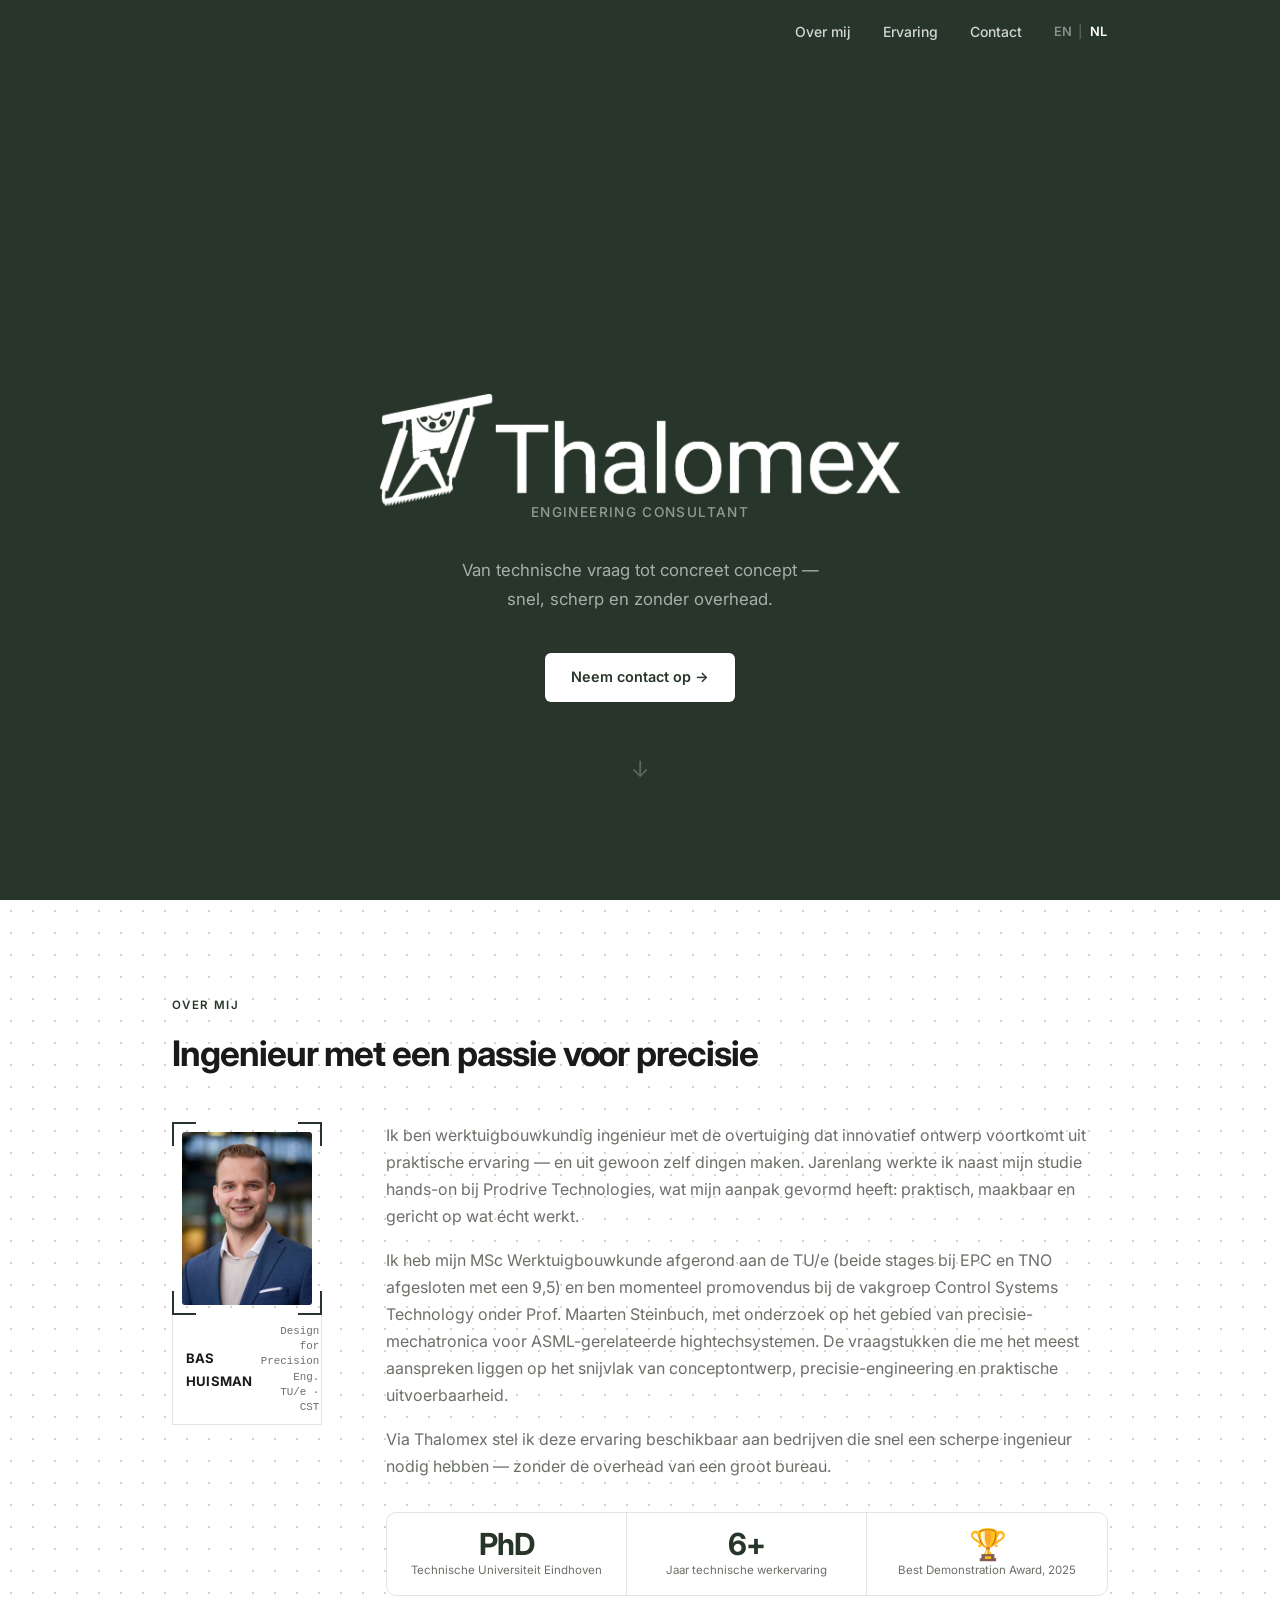
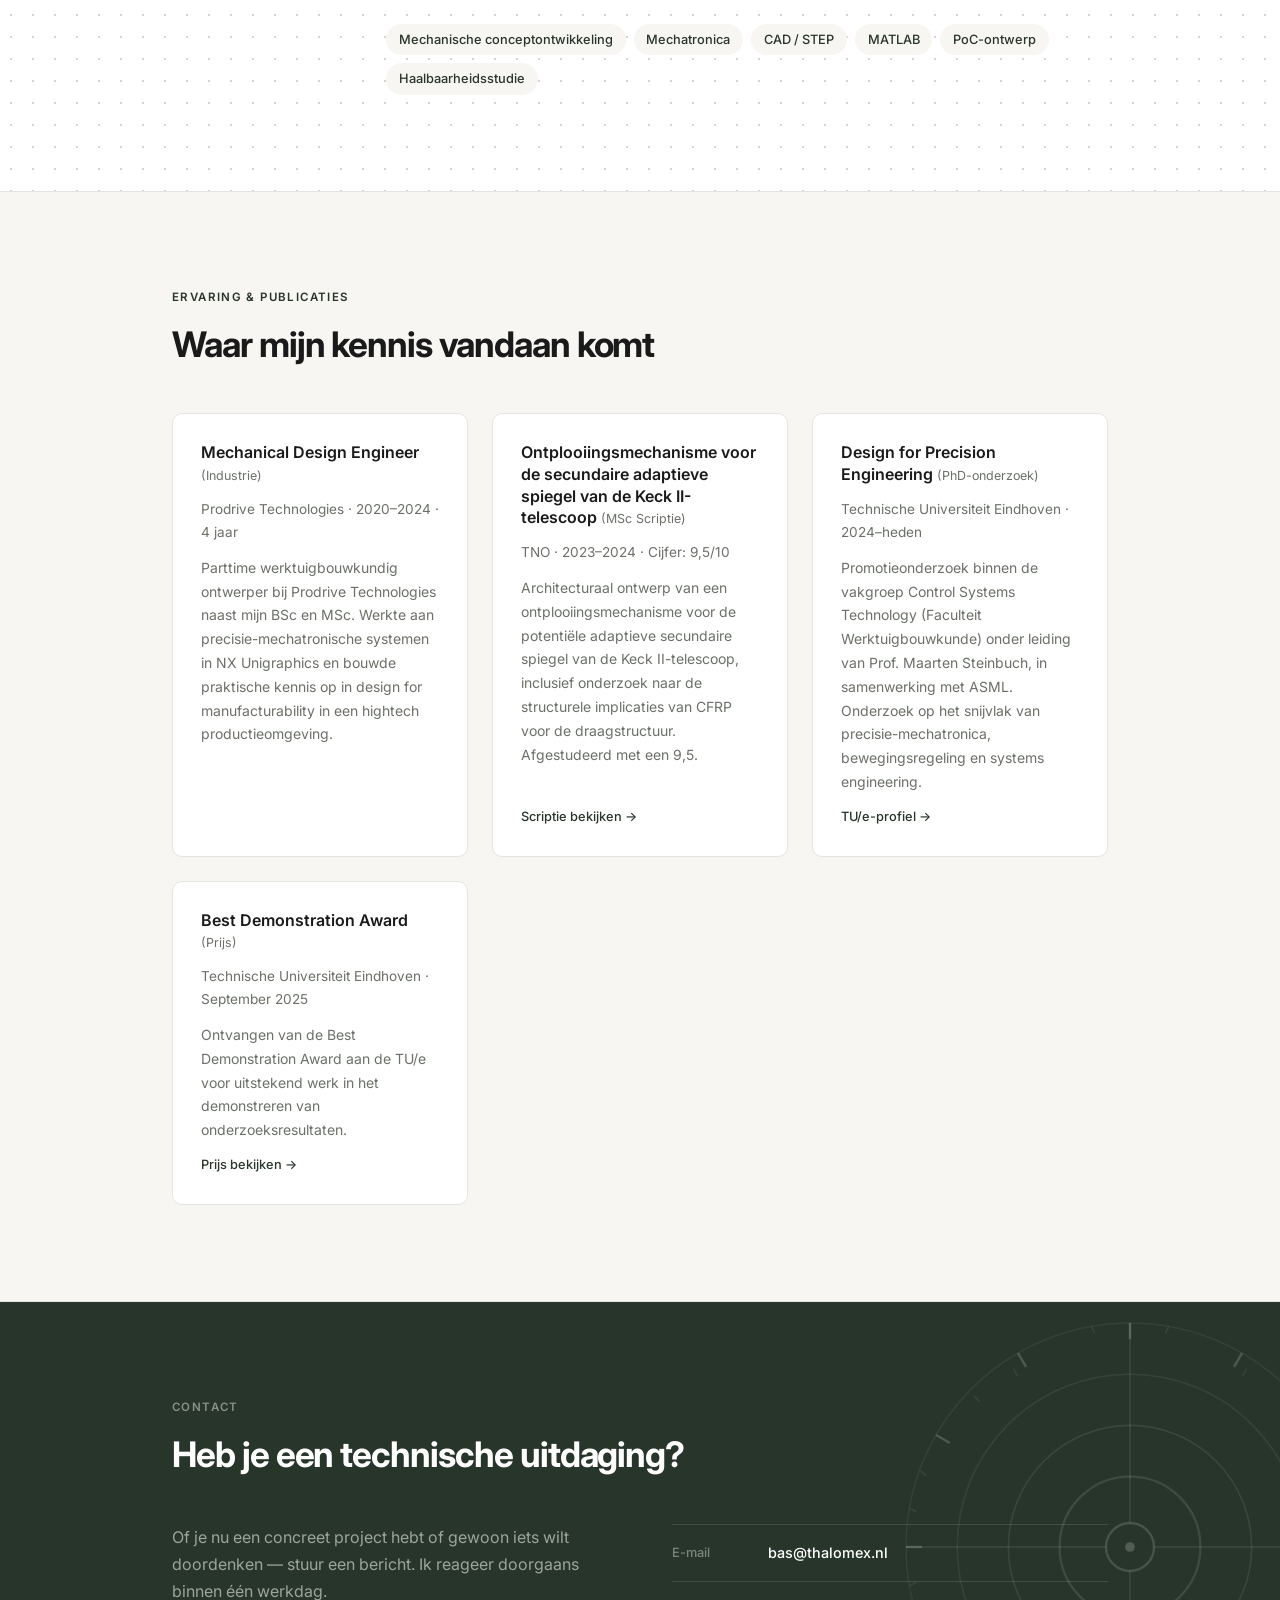
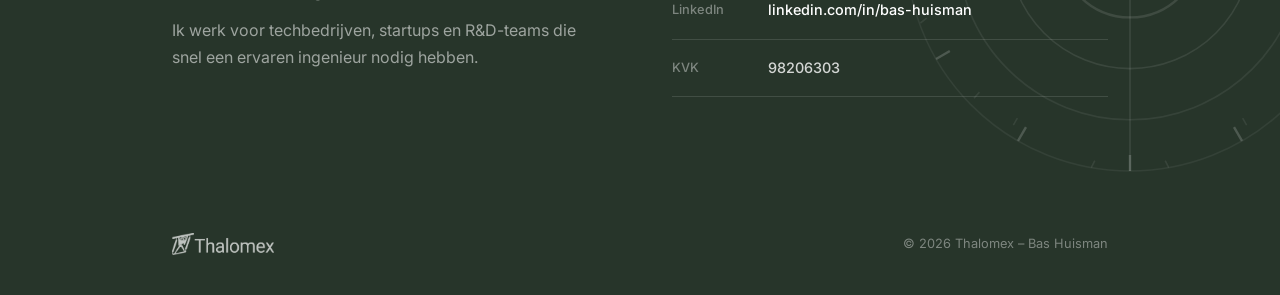
==== nl.html @ de44e6f9 "moniek_edit" ====
<!DOCTYPE html>
<html lang="nl">
<head>
  <meta charset="UTF-8" />
  <meta name="viewport" content="width=device-width, initial-scale=1.0" />
  <meta name="description" content="Bas Huisman – engineering consultant. Mechanische conceptontwikkeling, PoC-ontwerp en mechatronische integratie via Thalomex." />
  <title>Bas Huisman – Thalomex</title>
  <link rel="preconnect" href="https://fonts.googleapis.com" />
  <link rel="preconnect" href="https://fonts.gstatic.com" crossorigin />
  <link href="https://fonts.googleapis.com/css2?family=Inter:wght@300;400;500;600;700&display=swap" rel="stylesheet" />
  <style>

    /* ─── Tokens ─────────────────────────────────────────────────── */
    :root {
      --green:     #27352a;
      --white:     #ffffff;
      --off-white: #f7f6f3;
      --text:      #1a1a1a;
      --muted:     #6b7068;
      --border:    #e4e4e0;
      --max:       1000px;
      --radius:    10px;
      --nav-h:     64px;
      --nav-pad:   32px;
      --logo-h:    28px;
    }

    /* ─── Reset ──────────────────────────────────────────────────── */
    *, *::before, *::after { box-sizing: border-box; margin: 0; padding: 0; }
    html { scroll-behavior: smooth; }

    body {
      font-family: 'Inter', system-ui, sans-serif;
      background: var(--white);
      color: var(--text);
      line-height: 1.7;
      -webkit-font-smoothing: antialiased;
    }

    img { display: block; max-width: 100%; }

    /* ─── Utility ────────────────────────────────────────────────── */
    .wrap {
      max-width: var(--max);
      margin: 0 auto;
      padding: 0 2rem;
    }

    .section { padding: 6rem 0; }

    .section-label {
      font-size: 0.72rem;
      font-weight: 600;
      letter-spacing: 0.12em;
      text-transform: uppercase;
      color: var(--green);
      margin-bottom: 1rem;
    }

    h2 {
      font-size: clamp(1.6rem, 3vw, 2.2rem);
      font-weight: 700;
      letter-spacing: -0.03em;
      line-height: 1.2;
      color: var(--text);
      margin-bottom: 1.25rem;
    }

    .divider { border: none; border-top: 1px solid var(--border); }

    /* ─── Floating logo ──────────────────────────────────────────── */
    #floating-logo {
      position: fixed;
      z-index: 300;
      pointer-events: none;
      transform-origin: left top;
    }

    #floating-logo img {
      height: var(--logo-h);
      width: auto;
      display: block;
    }

    #floating-logo .fl-dark { display: none; }

    /* ─── Nav ────────────────────────────────────────────────────── */
    #nav {
      position: fixed;
      top: 0; left: 0; right: 0;
      z-index: 200;
      transition: background 0.3s, border-color 0.3s;
    }

    #nav.scrolled {
      background: rgba(255,255,255,0.96);
      border-bottom: 1px solid var(--border);
      backdrop-filter: blur(8px);
    }

    .nav-inner {
      display: flex;
      align-items: center;
      justify-content: flex-end;
      height: var(--nav-h);
      max-width: var(--max);
      margin: 0 auto;
      padding: 0 2rem;
    }

    .nav-links {
      display: flex;
      gap: 2rem;
      list-style: none;
    }

    .nav-links a {
      font-size: 0.875rem;
      font-weight: 500;
      text-decoration: none;
      color: rgba(255,255,255,0.8);
      transition: color 0.15s;
    }

    .nav-links a:hover { color: var(--white); }
    #nav.scrolled .nav-links a { color: var(--muted); }
    #nav.scrolled .nav-links a:hover { color: var(--text); }

    /* ─── Hero ───────────────────────────────────────────────────── */
    #hero {
      background: var(--green);
      min-height: 100svh;
      display: flex;
      flex-direction: column;
      align-items: center;
      justify-content: flex-end;
      padding-bottom: 7rem;
      text-align: center;
    }

    .hero-label {
      font-size: 0.85rem;
      font-weight: 500;
      color: rgba(255,255,255,0.5);
      letter-spacing: 0.1em;
      text-transform: uppercase;
      margin-bottom: 2rem;
    }

    .hero-sub {
      font-size: 1.05rem;
      color: rgba(255,255,255,0.6);
      max-width: 460px;
      margin: 0 auto 2.5rem;
    }

    .hero-cta {
      display: inline-flex;
      align-items: center;
      gap: 0.5rem;
      padding: 0.75rem 1.6rem;
      background: var(--white);
      color: var(--green);
      border-radius: 6px;
      font-size: 0.9rem;
      font-weight: 600;
      text-decoration: none;
      transition: opacity 0.15s;
    }

    .hero-cta:hover { opacity: 0.9; }

    .scroll-hint {
      margin-top: 3rem;
      color: rgba(255,255,255,0.25);
      font-size: 1.4rem;
      animation: bounce 2s infinite;
    }

    @keyframes bounce {
      0%, 100% { transform: translateY(0); }
      50%       { transform: translateY(6px); }
    }

    /* ─── About ──────────────────────────────────────────────────── */
    #about {
      background-color: var(--white);
      background-image: radial-gradient(circle, #d4d4cf 1px, transparent 1px);
      background-size: 22px 22px;
    }

    .about-grid {
      display: grid;
      grid-template-columns: 150px 1fr;
      gap: 4rem;
      align-items: start;
      margin-top: 3rem;
    }

    .about-photo-col {
      display: flex;
      flex-direction: column;
      align-items: stretch;
    }

    .photo-frame {
      position: relative;
      padding: 10px;
      background:
        linear-gradient(var(--green), var(--green)) top    left  / 2px 24px no-repeat,
        linear-gradient(var(--green), var(--green)) top    left  / 24px 2px no-repeat,
        linear-gradient(var(--green), var(--green)) top    right / 2px 24px no-repeat,
        linear-gradient(var(--green), var(--green)) top    right / 24px 2px no-repeat,
        linear-gradient(var(--green), var(--green)) bottom left  / 2px 24px no-repeat,
        linear-gradient(var(--green), var(--green)) bottom left  / 24px 2px no-repeat,
        linear-gradient(var(--green), var(--green)) bottom right / 2px 24px no-repeat,
        linear-gradient(var(--green), var(--green)) bottom right / 24px 2px no-repeat;
    }

    .photo-frame img {
      width: 100%;
      display: block;
      border-radius: 3px;
      object-fit: cover;
      aspect-ratio: 3 / 4;
    }

    .photo-caption {
      margin-top: 0;
      border: 1px solid var(--border);
      border-top: none;
      background: var(--white);
      display: grid;
      grid-template-columns: 1fr auto;
      align-items: center;
      padding: 0.55rem 0.8rem;
      gap: 0.5rem;
    }

    .caption-name {
      font-size: 0.82rem;
      font-weight: 700;
      color: var(--text);
      letter-spacing: 0.02em;
      text-transform: uppercase;
    }

    .caption-role {
      font-size: 0.68rem;
      color: var(--muted);
      font-family: 'Courier New', monospace;
      text-align: right;
      line-height: 1.4;
    }

    .about-content p {
      color: var(--muted);
      margin-bottom: 1rem;
      font-size: 1rem;
    }

    .about-content p:last-of-type { margin-bottom: 0; }

    .about-stats-row {
      display: grid;
      grid-template-columns: repeat(3, 1fr);
      border: 1px solid var(--border);
      border-radius: var(--radius);
      overflow: hidden;
      margin-top: 2rem;
      background: var(--white);
    }

    .stat-cell {
      padding: 1rem 0.75rem;
      border-right: 1px solid var(--border);
      text-align: center;
    }

    .stat-cell:last-child { border-right: none; }

    .stat-nr {
      font-size: 1.9rem;
      font-weight: 700;
      letter-spacing: -0.04em;
      color: var(--green);
      line-height: 1;
      margin-bottom: 0.25rem;
    }

    .stat-label {
      font-size: 0.72rem;
      color: var(--muted);
      line-height: 1.35;
    }

    .tags {
      display: flex;
      flex-wrap: wrap;
      gap: 0.5rem;
      margin-top: 1.75rem;
    }

    .tag {
      display: inline-block;
      padding: 0.3rem 0.8rem;
      background: var(--off-white);
      border-radius: 100px;
      font-size: 0.8rem;
      font-weight: 500;
      color: var(--green);
    }

    /* ─── Experience ─────────────────────────────────────────────── */
    #experience { background: var(--off-white); }

    .experience-grid {
      display: grid;
      grid-template-columns: repeat(auto-fit, minmax(280px, 1fr));
      gap: 1.5rem;
      margin-top: 3rem;
    }

    .exp-card {
      background: var(--white);
      border: 1px solid var(--border);
      border-radius: var(--radius);
      padding: 1.75rem;
      display: flex;
      flex-direction: column;
      gap: 0.75rem;
      transition: border-color 0.2s, box-shadow 0.2s;
    }

    .exp-card:hover {
      border-color: var(--green);
      box-shadow: 0 4px 20px rgba(39,53,42,0.08);
    }

    .exp-card h3 {
      font-size: 1rem;
      font-weight: 600;
      color: var(--text);
      line-height: 1.35;
    }

    .exp-type {
      font-size: 0.78rem;
      font-weight: 400;
      color: var(--muted);
    }

    .exp-card .org { font-size: 0.85rem; color: var(--muted); }
    .exp-card p { font-size: 0.875rem; color: var(--muted); flex-grow: 1; }

    .exp-link {
      display: inline-flex;
      align-items: center;
      gap: 0.35rem;
      font-size: 0.8rem;
      font-weight: 500;
      color: var(--green);
      text-decoration: none;
    }

    .exp-link:hover { text-decoration: underline; }

    /* ─── Contact ────────────────────────────────────────────────── */
    #contact {
      background: var(--green);
      position: relative;
      overflow: hidden;
    }

    #contact .section-label { color: rgba(255,255,255,0.45); }
    #contact h2              { color: var(--white); }

    .contact-reticle {
      position: absolute;
      right: -90px;
      top: 50%;
      transform: translateY(-50%);
      width: 480px;
      height: 480px;
      pointer-events: none;
    }

    .contact-grid {
      display: grid;
      grid-template-columns: 1fr 1fr;
      gap: 4rem;
      align-items: start;
      margin-top: 3rem;
      position: relative;
      z-index: 1;
    }

    .contact-intro p { color: rgba(255,255,255,0.55); margin-bottom: 0.75rem; }

    .contact-details { display: flex; flex-direction: column; }

    .contact-row {
      display: flex;
      gap: 1rem;
      padding: 1rem 0;
      border-bottom: 1px solid rgba(255,255,255,0.12);
      align-items: center;
      font-size: 0.9rem;
    }

    .contact-row:first-child { border-top: 1px solid rgba(255,255,255,0.12); }

    .contact-row .lbl {
      width: 80px;
      flex-shrink: 0;
      color: rgba(255,255,255,0.4);
      font-size: 0.8rem;
    }

    .contact-row span { color: rgba(255,255,255,0.8); font-weight: 500; }
    .contact-row a { color: var(--white); text-decoration: none; font-weight: 500; }
    .contact-row a:hover { color: rgba(255,255,255,0.7); }

    /* ─── Footer ─────────────────────────────────────────────────── */
    footer { background: var(--green); padding: 2.5rem 0; }

    .footer-inner {
      display: flex;
      align-items: center;
      justify-content: space-between;
      flex-wrap: wrap;
      gap: 1rem;
    }

    footer img { height: 22px; width: auto; opacity: 0.7; }
    .footer-copy { font-size: 0.8rem; color: rgba(255,255,255,0.4); }

    /* ─── About photo ───────────────────────────────────────────── */
    .about-photo {
      width: 100%;
      max-width: 180px;
      border-radius: var(--radius);
      object-fit: cover;
      aspect-ratio: 3/4;
      margin-bottom: 2rem;
      box-shadow: 0 6px 24px rgba(39,53,42,0.12);
    }

    /* ─── Floating contact button ────────────────────────────────── */
    .contact-fab {
      position: fixed;
      bottom: 2rem;
      right: 2rem;
      z-index: 400;
      display: inline-flex;
      align-items: center;
      gap: 0.5rem;
      padding: 0.7rem 1.4rem;
      background: var(--green);
      color: var(--white);
      border-radius: 100px;
      font-size: 0.875rem;
      font-weight: 600;
      text-decoration: none;
      box-shadow: 0 4px 20px rgba(39,53,42,0.3);
      opacity: 0;
      transform: translateY(12px);
      pointer-events: none;
      transition: opacity 0.3s ease, transform 0.3s ease, background 0.15s;
    }

    .contact-fab.visible {
      opacity: 1;
      transform: translateY(0);
      pointer-events: auto;
    }

    .contact-fab:hover { background: #1a2a1d; }

    /* ─── Language switcher ──────────────────────────────────────── */
    .lang-switch {
      display: flex;
      align-items: center;
      gap: 0.35rem;
      margin-left: 2rem;
      font-size: 0.8rem;
      font-weight: 600;
      letter-spacing: 0.05em;
    }

    .lang-switch a {
      text-decoration: none;
      color: rgba(255,255,255,0.45);
      transition: color 0.15s;
    }

    .lang-switch a.active,
    .lang-switch a:hover { color: var(--white); }

    .lang-sep { color: rgba(255,255,255,0.2); }

    #nav.scrolled .lang-switch a { color: var(--muted); }
    #nav.scrolled .lang-switch a.active,
    #nav.scrolled .lang-switch a:hover { color: var(--text); }
    #nav.scrolled .lang-sep { color: var(--border); }

    /* ─── Fade-in ────────────────────────────────────────────────── */
    .fade-in {
      opacity: 0;
      transform: translateY(20px);
      transition: opacity 0.55s ease, transform 0.55s ease;
    }

    .fade-in.visible { opacity: 1; transform: translateY(0); }

    /* ─── Responsive ─────────────────────────────────────────────── */
    @media (max-width: 720px) {
      .about-grid   { grid-template-columns: 1fr; gap: 2.5rem; }
      .contact-grid { grid-template-columns: 1fr; }
      .nav-links    { display: none; }
      .section      { padding: 4rem 0; }
    }

  </style>
</head>
<body>

  <!-- ── Zwevend logo (animeert van hero-midden → nav) ── -->
  <div id="floating-logo">
    <img class="fl-white" src="logo_white.png" alt="Thalomex" />
    <img class="fl-dark"  src="logo_dark.png"  alt="Thalomex" />
  </div>

  <!-- ── Nav ── -->
  <nav id="nav">
    <div class="nav-inner">
      <ul class="nav-links">
        <li><a href="#about">Over mij</a></li>
        <li><a href="#experience">Ervaring</a></li>
        <li><a href="#contact">Contact</a></li>
      </ul>
      <div class="lang-switch">
        <a href="index.html">EN</a>
        <span class="lang-sep">|</span>
        <a href="nl.html" class="active">NL</a>
      </div>
    </div>
  </nav>

  <!-- ── Zwevende contactknop ── -->
  <a class="contact-fab" href="#contact" id="contact-fab">Neem contact op →</a>

  <!-- ── Hero ── -->
  <section id="hero">
    <div class="hero-text">
      <p class="hero-label">Engineering Consultant</p>
      <p class="hero-sub">Van technische vraag tot concreet concept —<br>snel, scherp en zonder overhead.</p>
      <a class="hero-cta" href="#contact">Neem contact op →</a>
      <div class="scroll-hint">↓</div>
    </div>
  </section>

  <!-- ── Over mij ── -->
  <section id="about" class="section">
    <div class="wrap">
      <p class="section-label fade-in">Over mij</p>
      <h2 class="fade-in">Ingenieur met een passie voor precisie</h2>
      <div class="about-grid">

        <!-- Foto met technisch tekeningframe -->
        <div class="about-photo-col fade-in">
          <div class="photo-frame">
            <img src="photo_bas.jpg" alt="Bas Huisman" />
          </div>
          <div class="photo-caption">
            <span class="caption-name">Bas Huisman</span>
            <span class="caption-role">Design for Precision Eng.<br>TU/e · CST</span>
          </div>
        </div>

        <!-- Bio + stats strip + tags -->
        <div class="about-content fade-in">
          <p>Ik ben werktuigbouwkundig ingenieur met de overtuiging dat innovatief ontwerp voortkomt uit praktische ervaring — en uit gewoon zelf dingen maken. Jarenlang werkte ik naast mijn studie hands-on bij Prodrive Technologies, wat mijn aanpak gevormd heeft: praktisch, maakbaar en gericht op wat écht werkt.</p>
          <p>Ik heb mijn MSc Werktuigbouwkunde afgerond aan de TU/e (beide stages bij EPC en TNO afgesloten met een 9,5) en ben momenteel promovendus bij de vakgroep Control Systems Technology onder Prof. Maarten Steinbuch, met onderzoek op het gebied van precisie-mechatronica voor ASML-gerelateerde hightechsystemen. De vraagstukken die me het meest aanspreken liggen op het snijvlak van conceptontwerp, precisie-engineering en praktische uitvoerbaarheid.</p>
          <p>Via Thalomex stel ik deze ervaring beschikbaar aan bedrijven die snel een scherpe ingenieur nodig hebben — zonder de overhead van een groot bureau.</p>

          <!-- Datasheet-stijl stat-strip -->
          <div class="about-stats-row">
            <div class="stat-cell">
              <div class="stat-nr">PhD</div>
              <div class="stat-label">Technische Universiteit Eindhoven</div>
            </div>
            <div class="stat-cell">
              <div class="stat-nr">6+</div>
              <div class="stat-label">Jaar technische werkervaring</div>
            </div>
            <div class="stat-cell">
              <div class="stat-nr">🏆</div>
              <div class="stat-label">Best Demonstration Award, 2025</div>
            </div>
          </div>

          <div class="tags">
            <span class="tag">Mechanische conceptontwikkeling</span>
            <span class="tag">Mechatronica</span>
            <span class="tag">CAD / STEP</span>
            <span class="tag">MATLAB</span>
            <span class="tag">PoC-ontwerp</span>
            <span class="tag">Haalbaarheidsstudie</span>
          </div>
        </div>

      </div>
    </div>
  </section>

  <hr class="divider" />

  <!-- ── Ervaring ── -->
  <section id="experience" class="section">
    <div class="wrap">
      <p class="section-label fade-in">Ervaring &amp; publicaties</p>
      <h2 class="fade-in">Waar mijn kennis vandaan komt</h2>
      <div class="experience-grid">

        <div class="exp-card fade-in">
          <h3>Mechanical Design Engineer <span class="exp-type">(Industrie)</span></h3>
          <div class="org">Prodrive Technologies · 2020–2024 · 4 jaar</div>
          <p>Parttime werktuigbouwkundig ontwerper bij Prodrive Technologies naast mijn BSc en MSc. Werkte aan precisie-mechatronische systemen in NX Unigraphics en bouwde praktische kennis op in design for manufacturability in een hightech productieomgeving.</p>
        </div>

        <div class="exp-card fade-in">
          <h3>Ontplooiingsmechanisme voor de secundaire adaptieve spiegel van de Keck II-telescoop <span class="exp-type">(MSc Scriptie)</span></h3>
          <div class="org">TNO · 2023–2024 · Cijfer: 9,5/10</div>
          <p>Architecturaal ontwerp van een ontplooiingsmechanisme voor de potentiële adaptieve secundaire spiegel van de Keck II-telescoop, inclusief onderzoek naar de structurele implicaties van CFRP voor de draagstructuur. Afgestudeerd met een 9,5.</p>
          <a class="exp-link" href="https://research.tue.nl/en/studentTheses/architectural-design-of-a-deployment-mechanism-for-the-keck-ii-te/" target="_blank" rel="noopener">Scriptie bekijken →</a>
        </div>

        <div class="exp-card fade-in">
          <h3>Design for Precision Engineering <span class="exp-type">(PhD-onderzoek)</span></h3>
          <div class="org">Technische Universiteit Eindhoven · 2024–heden</div>
          <p>Promotieonderzoek binnen de vakgroep Control Systems Technology (Faculteit Werktuigbouwkunde) onder leiding van Prof. Maarten Steinbuch, in samenwerking met ASML. Onderzoek op het snijvlak van precisie-mechatronica, bewegingsregeling en systems engineering.</p>
          <a class="exp-link" href="https://research.tue.nl/en/persons/bas-huisman/" target="_blank" rel="noopener">TU/e-profiel →</a>
        </div>

        <div class="exp-card fade-in">
          <h3>Best Demonstration Award <span class="exp-type">(Prijs)</span></h3>
          <div class="org">Technische Universiteit Eindhoven · September 2025</div>
          <p>Ontvangen van de Best Demonstration Award aan de TU/e voor uitstekend werk in het demonstreren van onderzoeksresultaten.</p>
          <a class="exp-link" href="https://research.tue.nl/en/prizes/best-demonstration-award/" target="_blank" rel="noopener">Prijs bekijken →</a>
        </div>

      </div>
    </div>
  </section>

  <hr class="divider" />

  <!-- ── Contact ── -->
  <section id="contact" class="section">

    <!-- Precisie-reticle — decoratieve achtergrond -->
    <svg class="contact-reticle" viewBox="0 0 300 300" fill="none" xmlns="http://www.w3.org/2000/svg">
      <circle cx="150" cy="150" r="140" stroke="rgba(255,255,255,0.06)" stroke-width="1"/>
      <circle cx="150" cy="150" r="108" stroke="rgba(255,255,255,0.07)" stroke-width="1"/>
      <circle cx="150" cy="150" r="76"  stroke="rgba(255,255,255,0.09)" stroke-width="1"/>
      <circle cx="150" cy="150" r="44"  stroke="rgba(255,255,255,0.11)" stroke-width="1.5"/>
      <circle cx="150" cy="150" r="15"  stroke="rgba(255,255,255,0.15)" stroke-width="1.5"/>
      <circle cx="150" cy="150" r="3"   fill="rgba(255,255,255,0.2)"/>
      <line x1="10"  y1="150" x2="135" y2="150" stroke="rgba(255,255,255,0.1)" stroke-width="1"/>
      <line x1="165" y1="150" x2="290" y2="150" stroke="rgba(255,255,255,0.1)" stroke-width="1"/>
      <line x1="150" y1="10"  x2="150" y2="135" stroke="rgba(255,255,255,0.1)" stroke-width="1"/>
      <line x1="150" y1="165" x2="150" y2="290" stroke="rgba(255,255,255,0.1)" stroke-width="1"/>
      <line x1="290.0" y1="150.0" x2="280.0" y2="150.0" stroke="rgba(255,255,255,0.18)" stroke-width="1.5"/>
      <line x1="271.2" y1="220.0" x2="262.6" y2="215.0" stroke="rgba(255,255,255,0.18)" stroke-width="1.5"/>
      <line x1="220.0" y1="271.2" x2="215.0" y2="262.6" stroke="rgba(255,255,255,0.18)" stroke-width="1.5"/>
      <line x1="150.0" y1="290.0" x2="150.0" y2="280.0" stroke="rgba(255,255,255,0.18)" stroke-width="1.5"/>
      <line x1="80.0"  y1="271.2" x2="85.0"  y2="262.6" stroke="rgba(255,255,255,0.18)" stroke-width="1.5"/>
      <line x1="28.8"  y1="220.0" x2="37.4"  y2="215.0" stroke="rgba(255,255,255,0.18)" stroke-width="1.5"/>
      <line x1="10.0"  y1="150.0" x2="20.0"  y2="150.0" stroke="rgba(255,255,255,0.18)" stroke-width="1.5"/>
      <line x1="28.8"  y1="80.0"  x2="37.4"  y2="85.0"  stroke="rgba(255,255,255,0.18)" stroke-width="1.5"/>
      <line x1="80.0"  y1="28.8"  x2="85.0"  y2="37.4"  stroke="rgba(255,255,255,0.18)" stroke-width="1.5"/>
      <line x1="150.0" y1="10.0"  x2="150.0" y2="20.0"  stroke="rgba(255,255,255,0.18)" stroke-width="1.5"/>
      <line x1="220.0" y1="28.8"  x2="215.0" y2="37.4"  stroke="rgba(255,255,255,0.18)" stroke-width="1.5"/>
      <line x1="271.2" y1="80.0"  x2="262.6" y2="85.0"  stroke="rgba(255,255,255,0.18)" stroke-width="1.5"/>
      <line x1="287.9" y1="174.2" x2="283.5" y2="172.0" stroke="rgba(255,255,255,0.08)" stroke-width="1"/>
      <line x1="281.0" y1="197.5" x2="277.1" y2="194.5" stroke="rgba(255,255,255,0.08)" stroke-width="1"/>
      <line x1="247.5" y1="244.5" x2="244.1" y2="240.7" stroke="rgba(255,255,255,0.08)" stroke-width="1"/>
      <line x1="222.9" y1="261.3" x2="220.4" y2="256.9" stroke="rgba(255,255,255,0.08)" stroke-width="1"/>
      <line x1="174.2" y1="287.9" x2="172.0" y2="283.5" stroke="rgba(255,255,255,0.08)" stroke-width="1"/>
      <line x1="125.8" y1="287.9" x2="128.0" y2="283.5" stroke="rgba(255,255,255,0.08)" stroke-width="1"/>
      <line x1="77.1"  y1="261.3" x2="79.6"  y2="256.9" stroke="rgba(255,255,255,0.08)" stroke-width="1"/>
      <line x1="52.5"  y1="244.5" x2="55.9"  y2="240.7" stroke="rgba(255,255,255,0.08)" stroke-width="1"/>
      <line x1="19.0"  y1="197.5" x2="22.9"  y2="194.5" stroke="rgba(255,255,255,0.08)" stroke-width="1"/>
      <line x1="12.1"  y1="174.2" x2="16.5"  y2="172.0" stroke="rgba(255,255,255,0.08)" stroke-width="1"/>
      <line x1="12.1"  y1="125.8" x2="16.5"  y2="128.0" stroke="rgba(255,255,255,0.08)" stroke-width="1"/>
      <line x1="19.0"  y1="102.5" x2="22.9"  y2="105.5" stroke="rgba(255,255,255,0.08)" stroke-width="1"/>
      <line x1="52.5"  y1="55.5"  x2="55.9"  y2="59.3"  stroke="rgba(255,255,255,0.08)" stroke-width="1"/>
      <line x1="77.1"  y1="38.7"  x2="79.6"  y2="43.1"  stroke="rgba(255,255,255,0.08)" stroke-width="1"/>
      <line x1="125.8" y1="12.1"  x2="128.0" y2="16.5"  stroke="rgba(255,255,255,0.08)" stroke-width="1"/>
      <line x1="174.2" y1="12.1"  x2="172.0" y2="16.5"  stroke="rgba(255,255,255,0.08)" stroke-width="1"/>
      <line x1="222.9" y1="38.7"  x2="220.4" y2="43.1"  stroke="rgba(255,255,255,0.08)" stroke-width="1"/>
      <line x1="247.5" y1="55.5"  x2="244.1" y2="59.3"  stroke="rgba(255,255,255,0.08)" stroke-width="1"/>
      <line x1="281.0" y1="102.5" x2="277.1" y2="105.5" stroke="rgba(255,255,255,0.08)" stroke-width="1"/>
      <line x1="287.9" y1="125.8" x2="283.5" y2="128.0" stroke="rgba(255,255,255,0.08)" stroke-width="1"/>
    </svg>

    <div class="wrap">
      <p class="section-label fade-in">Contact</p>
      <h2 class="fade-in">Heb je een technische uitdaging?</h2>
      <div class="contact-grid">
        <div class="contact-intro fade-in">
          <p>Of je nu een concreet project hebt of gewoon iets wilt doordenken — stuur een bericht. Ik reageer doorgaans binnen één werkdag.</p>
          <p>Ik werk voor techbedrijven, startups en R&amp;D-teams die snel een ervaren ingenieur nodig hebben.</p>
        </div>
        <div class="contact-details fade-in">
          <div class="contact-row">
            <span class="lbl">E-mail</span>
            <a href="mailto:bas@thalomex.nl">bas@thalomex.nl</a>
          </div>
          <div class="contact-row">
            <span class="lbl">LinkedIn</span>
            <a href="https://linkedin.com/in/bas-huisman" target="_blank" rel="noopener">linkedin.com/in/bas-huisman</a>
          </div>
          <div class="contact-row">
            <span class="lbl">KVK</span>
            <span>98206303</span>
          </div>
        </div>
      </div>
    </div>
  </section>

  <!-- ── Footer ── -->
  <footer>
    <div class="wrap footer-inner">
      <img src="logo_white.png" alt="Thalomex" />
      <span class="footer-copy">© 2026 Thalomex – Bas Huisman</span>
    </div>
  </footer>

  <!-- ── Scripts ── -->
  <script>
    const nav         = document.getElementById('nav');
    const fl          = document.getElementById('floating-logo');
    const flWhite     = fl.querySelector('.fl-white');
    const flDark      = fl.querySelector('.fl-dark');

    const NAV_H      = 64;
    const LOGO_H     = 28;
    const HERO_SCALE = 4;

    function easeInOut(t) {
      return t < 0.5 ? 2 * t * t : -1 + (4 - 2 * t) * t;
    }

    function updateLogo() {
      const heroH = document.getElementById('hero').offsetHeight;
      const raw   = Math.min(Math.max(window.scrollY / (heroH * 0.55), 0), 1);
      const p     = easeInOut(raw);

      const logoW = flWhite.offsetWidth;
      const scale = HERO_SCALE - (HERO_SCALE - 1) * p;

      const centerX = window.innerWidth / 2;
      const left    = centerX - (logoW * scale) / 2;

      const startCY = window.innerHeight / 2;
      const endCY   = NAV_H / 2;
      const centerY = startCY + (endCY - startCY) * p;
      const top     = centerY - (LOGO_H * scale) / 2;

      fl.style.left            = left + 'px';
      fl.style.top             = top  + 'px';
      fl.style.transform       = `scale(${scale})`;
      fl.style.transformOrigin = 'left top';

      const useDark = p > 0.75;
      flWhite.style.display = useDark ? 'none'  : 'block';
      flDark.style.display  = useDark ? 'block' : 'none';

      nav.classList.toggle('scrolled', p > 0.5);
    }

    window.addEventListener('load', updateLogo);
    window.addEventListener('scroll', updateLogo, { passive: true });
    window.addEventListener('resize', updateLogo);

    // Zwevende contactknop — zichtbaar na scrollen voorbij hero
    const fab = document.getElementById('contact-fab');
    function updateFab() {
      const heroH = document.getElementById('hero').offsetHeight;
      fab.classList.toggle('visible', window.scrollY > heroH * 0.6);
    }
    window.addEventListener('scroll', updateFab, { passive: true });
    window.addEventListener('load', updateFab);

    // Scroll-fade-ins
    const observer = new IntersectionObserver((entries) => {
      entries.forEach(e => {
        if (e.isIntersecting) {
          e.target.classList.add('visible');
          observer.unobserve(e.target);
        }
      });
    }, { threshold: 0.12 });

    document.querySelectorAll('.fade-in').forEach(el => observer.observe(el));
  </script>

</body>
</html>
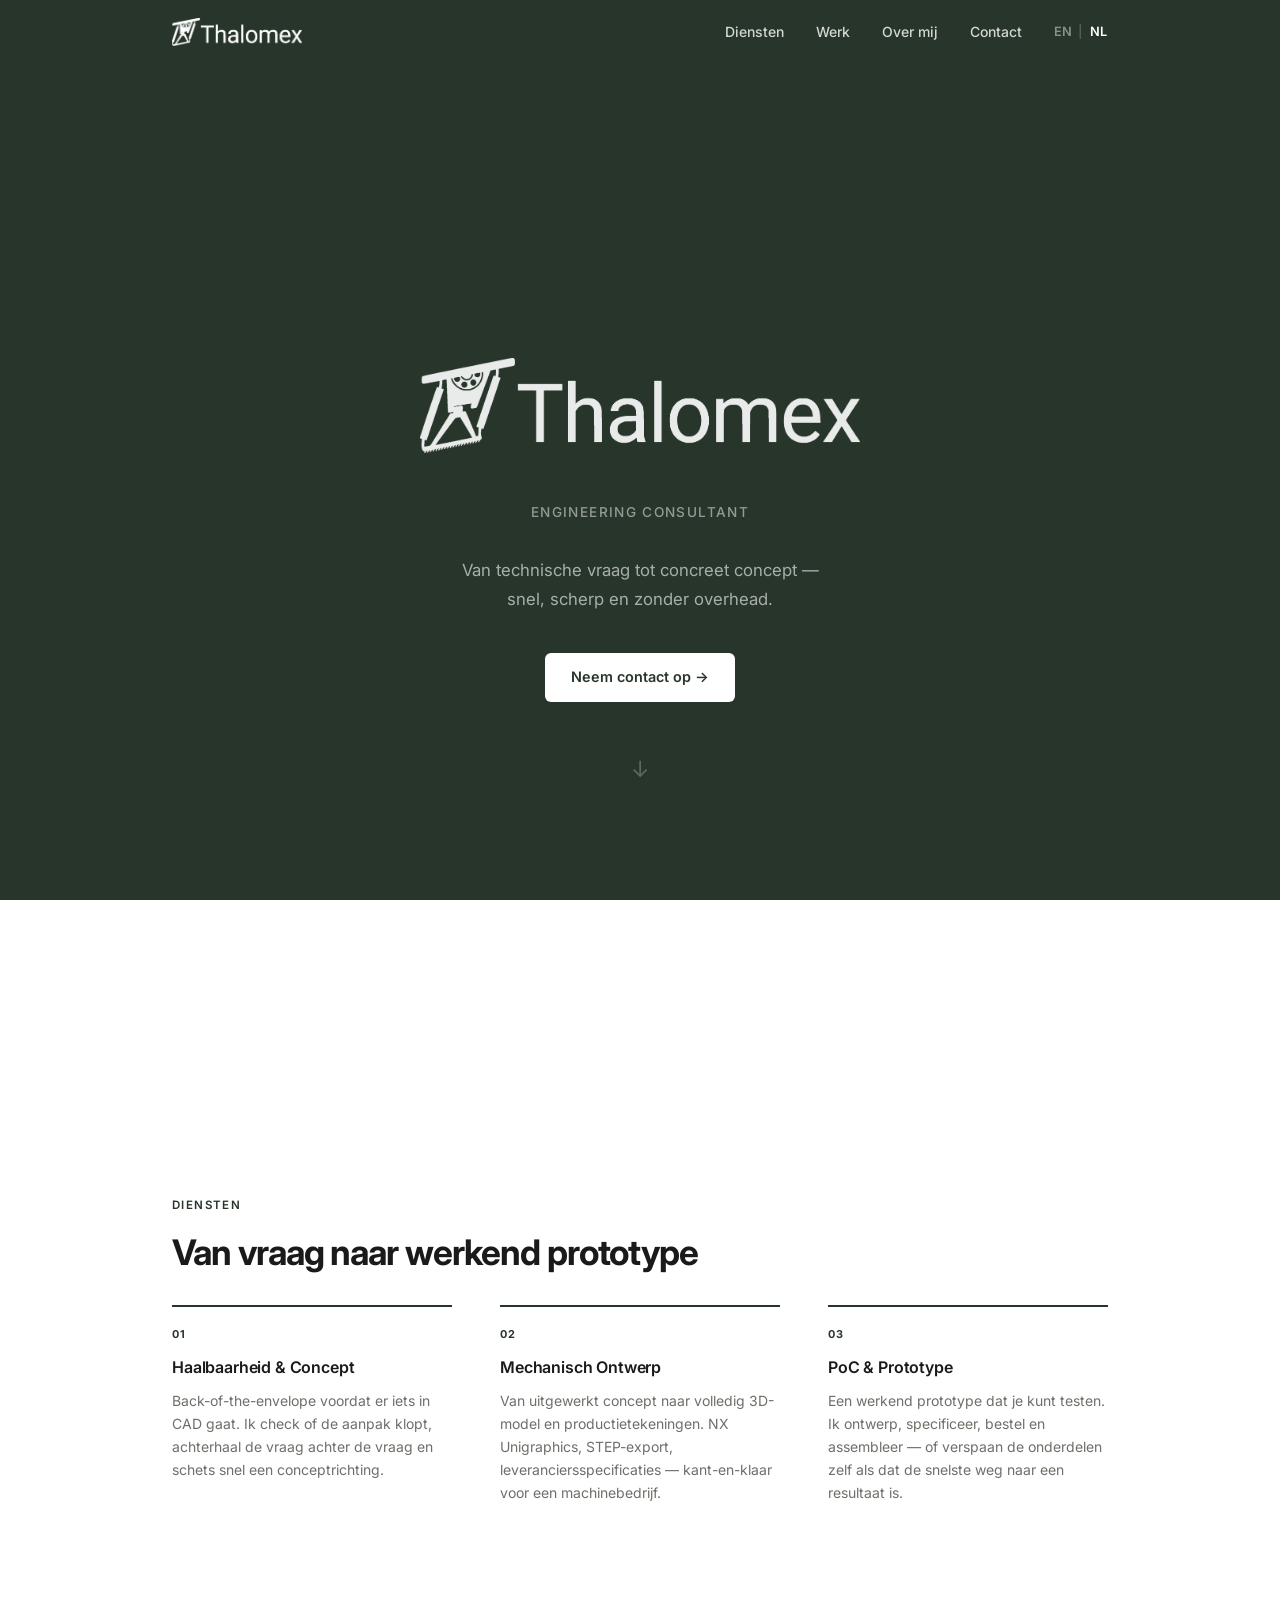
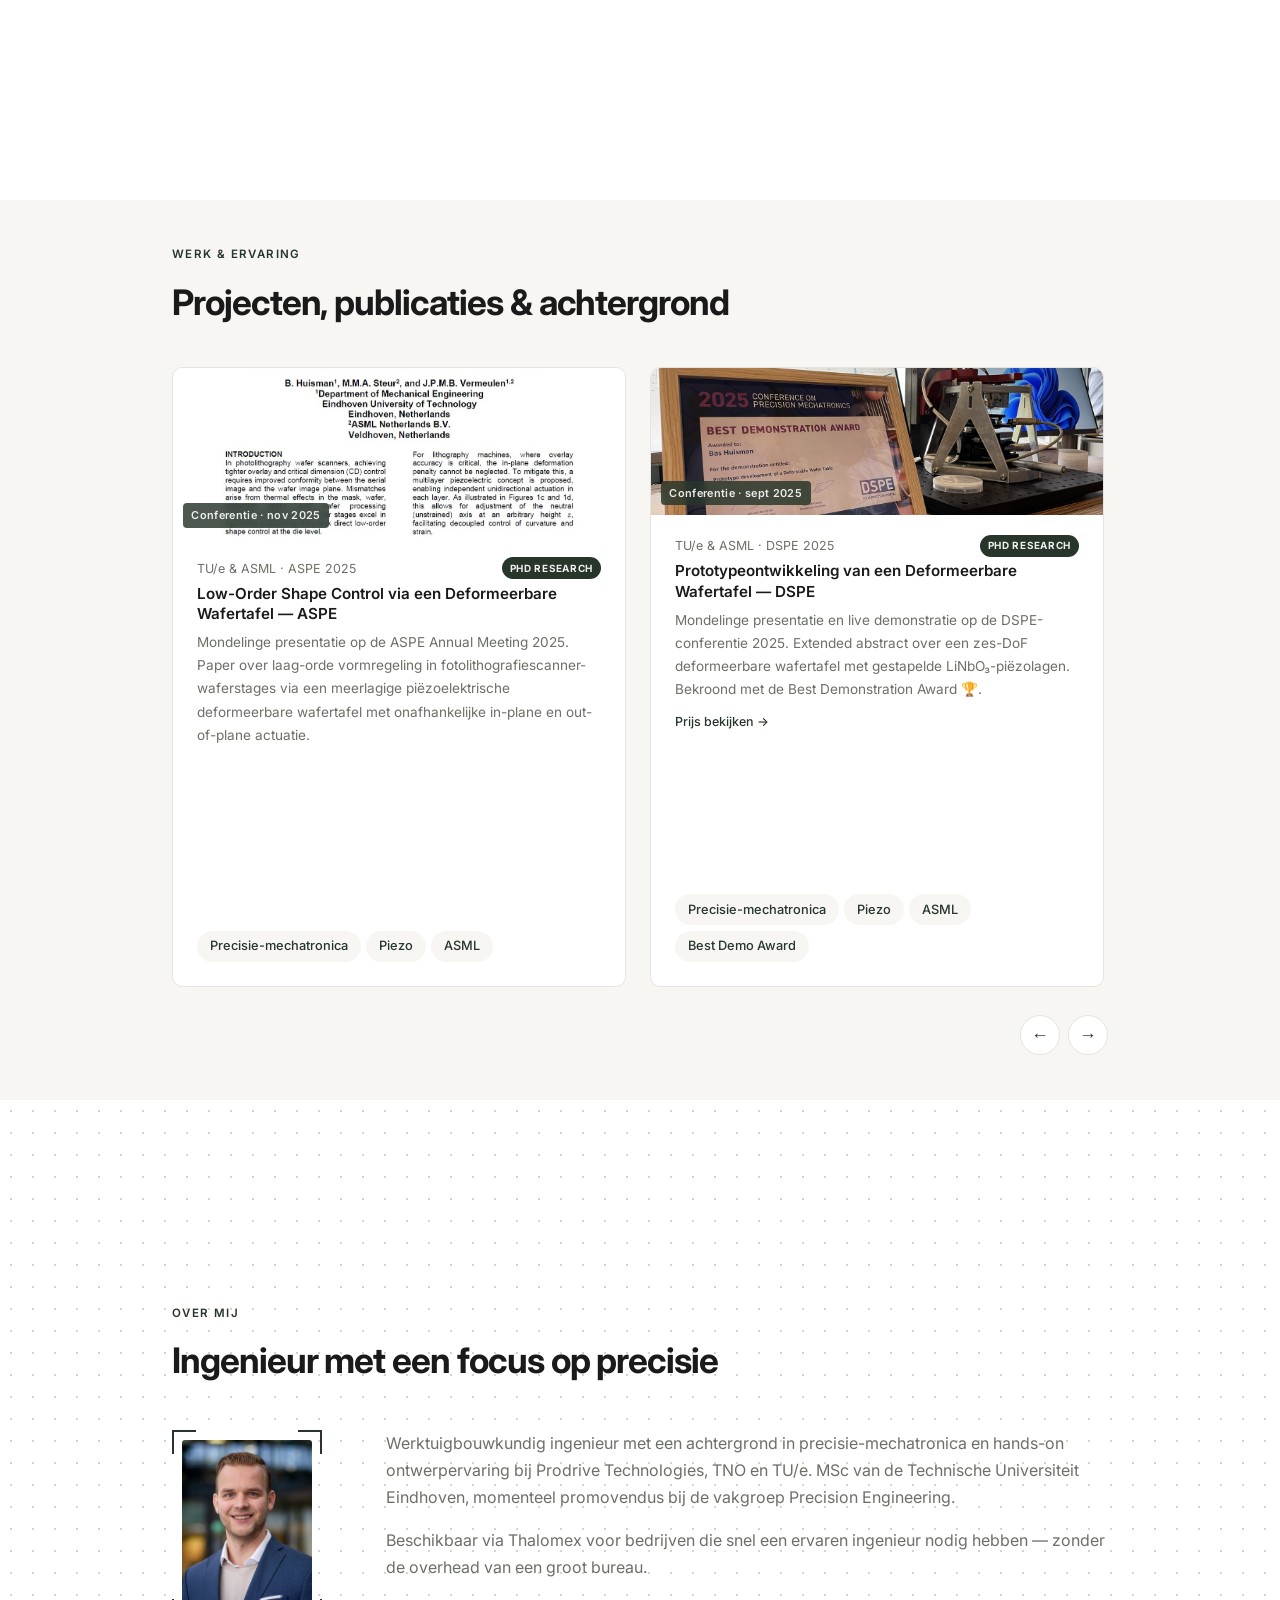
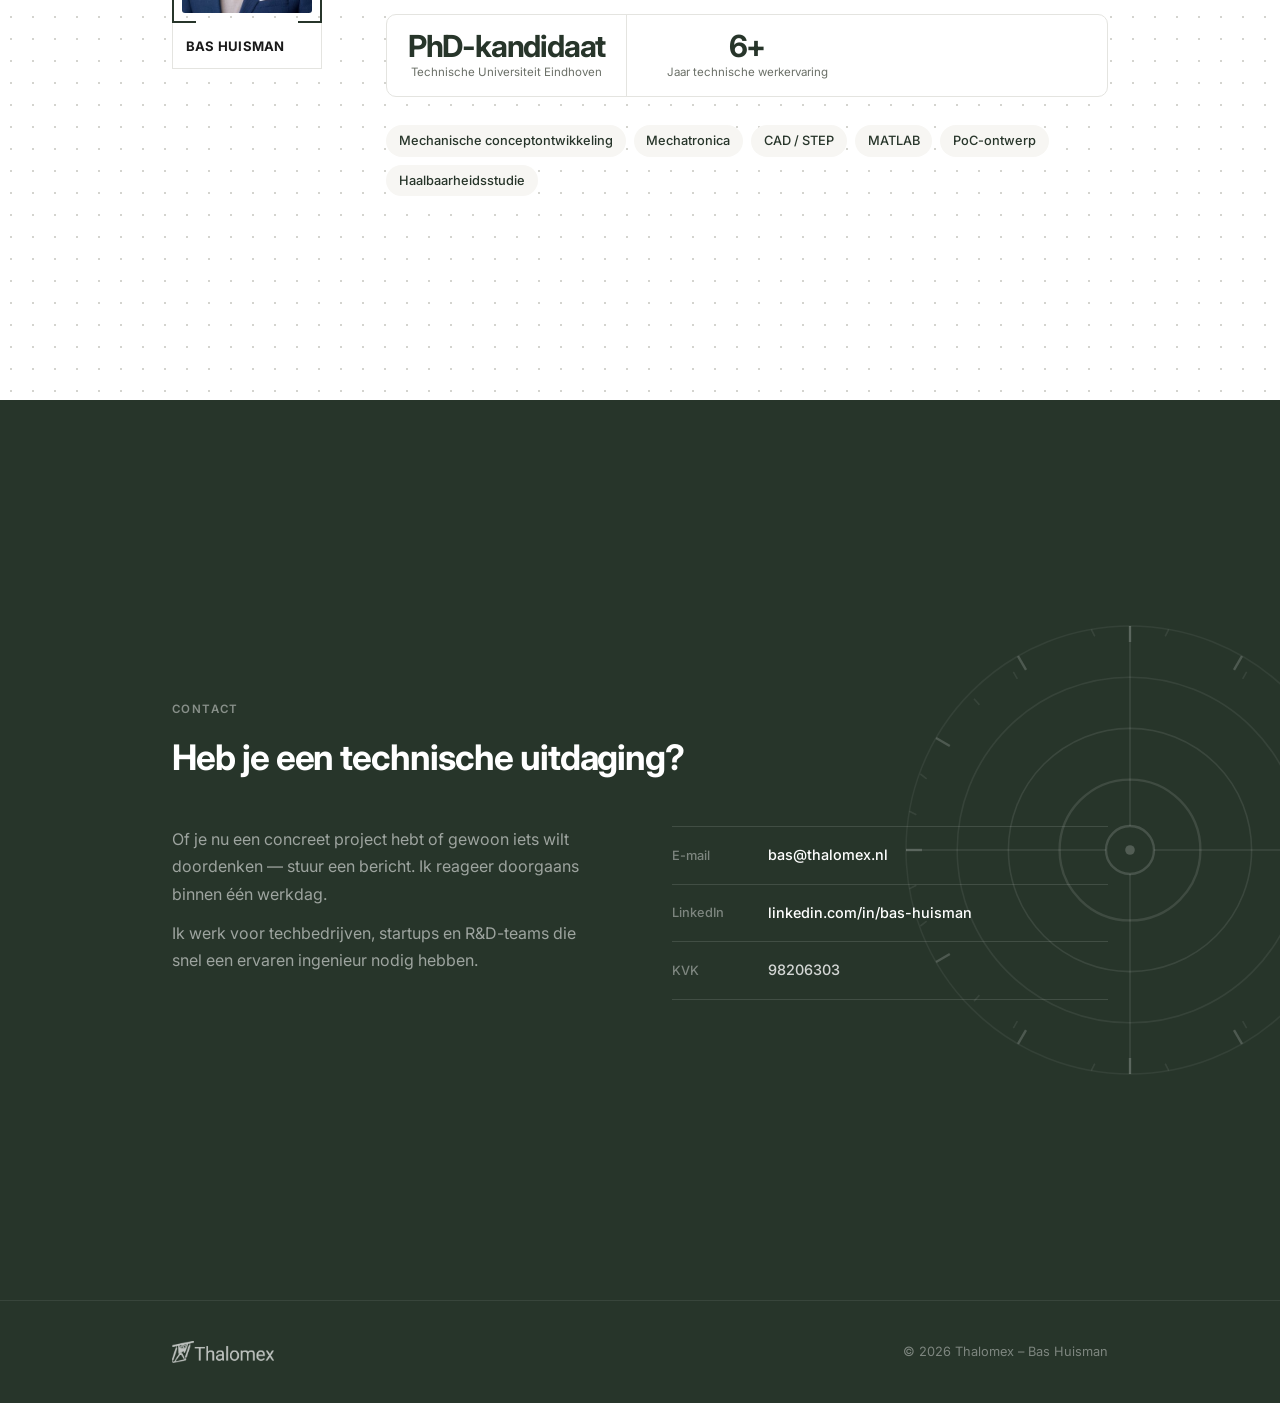
==== commit 0d0d8bb8: "new fields, hardware, text needs updating" ====
--- a/nl.html
+++ b/nl.html
@@ -8,728 +8,44 @@
   <link rel="preconnect" href="https://fonts.googleapis.com" />
   <link rel="preconnect" href="https://fonts.gstatic.com" crossorigin />
   <link href="https://fonts.googleapis.com/css2?family=Inter:wght@300;400;500;600;700&display=swap" rel="stylesheet" />
-  <style>
-
-    /* ─── Tokens ─────────────────────────────────────────────────── */
-    :root {
-      --green:     #27352a;
-      --white:     #ffffff;
-      --off-white: #f7f6f3;
-      --text:      #1a1a1a;
-      --muted:     #6b7068;
-      --border:    #e4e4e0;
-      --max:       1000px;
-      --radius:    10px;
-      --nav-h:     64px;
-      --nav-pad:   32px;
-      --logo-h:    28px;
-    }
-
-    /* ─── Reset ──────────────────────────────────────────────────── */
-    *, *::before, *::after { box-sizing: border-box; margin: 0; padding: 0; }
-    html { scroll-behavior: smooth; }
-
-    body {
-      font-family: 'Inter', system-ui, sans-serif;
-      background: var(--white);
-      color: var(--text);
-      line-height: 1.7;
-      -webkit-font-smoothing: antialiased;
-    }
-
-    img { display: block; max-width: 100%; }
-
-    /* ─── Utility ────────────────────────────────────────────────── */
-    .wrap {
-      max-width: var(--max);
-      margin: 0 auto;
-      padding: 0 2rem;
-    }
-
-    .section { padding: 6rem 0; }
-
-    .section-label {
-      font-size: 0.72rem;
-      font-weight: 600;
-      letter-spacing: 0.12em;
-      text-transform: uppercase;
-      color: var(--green);
-      margin-bottom: 1rem;
-    }
-
-    h2 {
-      font-size: clamp(1.6rem, 3vw, 2.2rem);
-      font-weight: 700;
-      letter-spacing: -0.03em;
-      line-height: 1.2;
-      color: var(--text);
-      margin-bottom: 1.25rem;
-    }
-
-    .divider { border: none; border-top: 1px solid var(--border); }
-
-    /* ─── Floating logo ──────────────────────────────────────────── */
-    #floating-logo {
-      position: fixed;
-      z-index: 300;
-      pointer-events: none;
-      transform-origin: left top;
-    }
-
-    #floating-logo img {
-      height: var(--logo-h);
-      width: auto;
-      display: block;
-    }
-
-    #floating-logo .fl-dark { display: none; }
-
-    /* ─── Nav ────────────────────────────────────────────────────── */
-    #nav {
-      position: fixed;
-      top: 0; left: 0; right: 0;
-      z-index: 200;
-      transition: background 0.3s, border-color 0.3s;
-    }
-
-    #nav.scrolled {
-      background: rgba(255,255,255,0.96);
-      border-bottom: 1px solid var(--border);
-      backdrop-filter: blur(8px);
-    }
-
-    .nav-inner {
-      display: flex;
-      align-items: center;
-      justify-content: flex-end;
-      height: var(--nav-h);
-      max-width: var(--max);
-      margin: 0 auto;
-      padding: 0 2rem;
-    }
-
-    .nav-links {
-      display: flex;
-      gap: 2rem;
-      list-style: none;
-    }
-
-    .nav-links a {
-      font-size: 0.875rem;
-      font-weight: 500;
-      text-decoration: none;
-      color: rgba(255,255,255,0.8);
-      transition: color 0.15s;
-    }
-
-    .nav-links a:hover { color: var(--white); }
-    #nav.scrolled .nav-links a { color: var(--muted); }
-    #nav.scrolled .nav-links a:hover { color: var(--text); }
-
-    /* ─── Hero ───────────────────────────────────────────────────── */
-    #hero {
-      background: var(--green);
-      min-height: 100svh;
-      display: flex;
-      flex-direction: column;
-      align-items: center;
-      justify-content: flex-end;
-      padding-bottom: 7rem;
-      text-align: center;
-    }
-
-    .hero-label {
-      font-size: 0.85rem;
-      font-weight: 500;
-      color: rgba(255,255,255,0.5);
-      letter-spacing: 0.1em;
-      text-transform: uppercase;
-      margin-bottom: 2rem;
-    }
-
-    .hero-sub {
-      font-size: 1.05rem;
-      color: rgba(255,255,255,0.6);
-      max-width: 460px;
-      margin: 0 auto 2.5rem;
-    }
-
-    .hero-cta {
-      display: inline-flex;
-      align-items: center;
-      gap: 0.5rem;
-      padding: 0.75rem 1.6rem;
-      background: var(--white);
-      color: var(--green);
-      border-radius: 6px;
-      font-size: 0.9rem;
-      font-weight: 600;
-      text-decoration: none;
-      transition: opacity 0.15s;
-    }
-
-    .hero-cta:hover { opacity: 0.9; }
-
-    .scroll-hint {
-      margin-top: 3rem;
-      color: rgba(255,255,255,0.25);
-      font-size: 1.4rem;
-      animation: bounce 2s infinite;
-    }
-
-    @keyframes bounce {
-      0%, 100% { transform: translateY(0); }
-      50%       { transform: translateY(6px); }
-    }
-
-    /* ─── About ──────────────────────────────────────────────────── */
-    #about {
-      background-color: var(--white);
-      background-image: radial-gradient(circle, #d4d4cf 1px, transparent 1px);
-      background-size: 22px 22px;
-    }
-
-    .about-grid {
-      display: grid;
-      grid-template-columns: 150px 1fr;
-      gap: 4rem;
-      align-items: start;
-      margin-top: 3rem;
-    }
-
-    .about-photo-col {
-      display: flex;
-      flex-direction: column;
-      align-items: stretch;
-    }
-
-    .photo-frame {
-      position: relative;
-      padding: 10px;
-      background:
-        linear-gradient(var(--green), var(--green)) top    left  / 2px 24px no-repeat,
-        linear-gradient(var(--green), var(--green)) top    left  / 24px 2px no-repeat,
-        linear-gradient(var(--green), var(--green)) top    right / 2px 24px no-repeat,
-        linear-gradient(var(--green), var(--green)) top    right / 24px 2px no-repeat,
-        linear-gradient(var(--green), var(--green)) bottom left  / 2px 24px no-repeat,
-        linear-gradient(var(--green), var(--green)) bottom left  / 24px 2px no-repeat,
-        linear-gradient(var(--green), var(--green)) bottom right / 2px 24px no-repeat,
-        linear-gradient(var(--green), var(--green)) bottom right / 24px 2px no-repeat;
-    }
-
-    .photo-frame img {
-      width: 100%;
-      display: block;
-      border-radius: 3px;
-      object-fit: cover;
-      aspect-ratio: 3 / 4;
-    }
-
-    .photo-caption {
-      margin-top: 0;
-      border: 1px solid var(--border);
-      border-top: none;
-      background: var(--white);
-      display: grid;
-      grid-template-columns: 1fr auto;
-      align-items: center;
-      padding: 0.55rem 0.8rem;
-      gap: 0.5rem;
-    }
-
-    .caption-name {
-      font-size: 0.82rem;
-      font-weight: 700;
-      color: var(--text);
-      letter-spacing: 0.02em;
-      text-transform: uppercase;
-    }
-
-    .caption-role {
-      font-size: 0.68rem;
-      color: var(--muted);
-      font-family: 'Courier New', monospace;
-      text-align: right;
-      line-height: 1.4;
-    }
-
-    .about-content p {
-      color: var(--muted);
-      margin-bottom: 1rem;
-      font-size: 1rem;
-    }
-
-    .about-content p:last-of-type { margin-bottom: 0; }
-
-    .about-stats-row {
-      display: grid;
-      grid-template-columns: repeat(3, 1fr);
-      border: 1px solid var(--border);
-      border-radius: var(--radius);
-      overflow: hidden;
-      margin-top: 2rem;
-      background: var(--white);
-    }
-
-    .stat-cell {
-      padding: 1rem 0.75rem;
-      border-right: 1px solid var(--border);
-      text-align: center;
-    }
-
-    .stat-cell:last-child { border-right: none; }
-
-    .stat-nr {
-      font-size: 1.9rem;
-      font-weight: 700;
-      letter-spacing: -0.04em;
-      color: var(--green);
-      line-height: 1;
-      margin-bottom: 0.25rem;
-    }
-
-    .stat-label {
-      font-size: 0.72rem;
-      color: var(--muted);
-      line-height: 1.35;
-    }
-
-    .tags {
-      display: flex;
-      flex-wrap: wrap;
-      gap: 0.5rem;
-      margin-top: 1.75rem;
-    }
-
-    .tag {
-      display: inline-block;
-      padding: 0.3rem 0.8rem;
-      background: var(--off-white);
-      border-radius: 100px;
-      font-size: 0.8rem;
-      font-weight: 500;
-      color: var(--green);
-    }
-
-    /* ─── Experience ─────────────────────────────────────────────── */
-    #experience { background: var(--off-white); }
-
-    .experience-grid {
-      display: grid;
-      grid-template-columns: repeat(auto-fit, minmax(280px, 1fr));
-      gap: 1.5rem;
-      margin-top: 3rem;
-    }
-
-    .exp-card {
-      background: var(--white);
-      border: 1px solid var(--border);
-      border-radius: var(--radius);
-      padding: 1.75rem;
-      display: flex;
-      flex-direction: column;
-      gap: 0.75rem;
-      transition: border-color 0.2s, box-shadow 0.2s;
-    }
-
-    .exp-card:hover {
-      border-color: var(--green);
-      box-shadow: 0 4px 20px rgba(39,53,42,0.08);
-    }
-
-    .exp-card h3 {
-      font-size: 1rem;
-      font-weight: 600;
-      color: var(--text);
-      line-height: 1.35;
-    }
-
-    .exp-type {
-      font-size: 0.78rem;
-      font-weight: 400;
-      color: var(--muted);
-    }
-
-    .exp-card .org { font-size: 0.85rem; color: var(--muted); }
-    .exp-card p { font-size: 0.875rem; color: var(--muted); flex-grow: 1; }
-
-    .exp-link {
-      display: inline-flex;
-      align-items: center;
-      gap: 0.35rem;
-      font-size: 0.8rem;
-      font-weight: 500;
-      color: var(--green);
-      text-decoration: none;
-    }
-
-    .exp-link:hover { text-decoration: underline; }
-
-    /* ─── Contact ────────────────────────────────────────────────── */
-    #contact {
-      background: var(--green);
-      position: relative;
-      overflow: hidden;
-    }
-
-    #contact .section-label { color: rgba(255,255,255,0.45); }
-    #contact h2              { color: var(--white); }
-
-    .contact-reticle {
-      position: absolute;
-      right: -90px;
-      top: 50%;
-      transform: translateY(-50%);
-      width: 480px;
-      height: 480px;
-      pointer-events: none;
-    }
-
-    .contact-grid {
-      display: grid;
-      grid-template-columns: 1fr 1fr;
-      gap: 4rem;
-      align-items: start;
-      margin-top: 3rem;
-      position: relative;
-      z-index: 1;
-    }
-
-    .contact-intro p { color: rgba(255,255,255,0.55); margin-bottom: 0.75rem; }
-
-    .contact-details { display: flex; flex-direction: column; }
-
-    .contact-row {
-      display: flex;
-      gap: 1rem;
-      padding: 1rem 0;
-      border-bottom: 1px solid rgba(255,255,255,0.12);
-      align-items: center;
-      font-size: 0.9rem;
-    }
-
-    .contact-row:first-child { border-top: 1px solid rgba(255,255,255,0.12); }
-
-    .contact-row .lbl {
-      width: 80px;
-      flex-shrink: 0;
-      color: rgba(255,255,255,0.4);
-      font-size: 0.8rem;
-    }
-
-    .contact-row span { color: rgba(255,255,255,0.8); font-weight: 500; }
-    .contact-row a { color: var(--white); text-decoration: none; font-weight: 500; }
-    .contact-row a:hover { color: rgba(255,255,255,0.7); }
-
-    /* ─── Footer ─────────────────────────────────────────────────── */
-    footer { background: var(--green); padding: 2.5rem 0; }
-
-    .footer-inner {
-      display: flex;
-      align-items: center;
-      justify-content: space-between;
-      flex-wrap: wrap;
-      gap: 1rem;
-    }
-
-    footer img { height: 22px; width: auto; opacity: 0.7; }
-    .footer-copy { font-size: 0.8rem; color: rgba(255,255,255,0.4); }
-
-    /* ─── About photo ───────────────────────────────────────────── */
-    .about-photo {
-      width: 100%;
-      max-width: 180px;
-      border-radius: var(--radius);
-      object-fit: cover;
-      aspect-ratio: 3/4;
-      margin-bottom: 2rem;
-      box-shadow: 0 6px 24px rgba(39,53,42,0.12);
-    }
-
-    /* ─── Floating contact button ────────────────────────────────── */
-    .contact-fab {
-      position: fixed;
-      bottom: 2rem;
-      right: 2rem;
-      z-index: 400;
-      display: inline-flex;
-      align-items: center;
-      gap: 0.5rem;
-      padding: 0.7rem 1.4rem;
-      background: var(--green);
-      color: var(--white);
-      border-radius: 100px;
-      font-size: 0.875rem;
-      font-weight: 600;
-      text-decoration: none;
-      box-shadow: 0 4px 20px rgba(39,53,42,0.3);
-      opacity: 0;
-      transform: translateY(12px);
-      pointer-events: none;
-      transition: opacity 0.3s ease, transform 0.3s ease, background 0.15s;
-    }
-
-    .contact-fab.visible {
-      opacity: 1;
-      transform: translateY(0);
-      pointer-events: auto;
-    }
-
-    .contact-fab:hover { background: #1a2a1d; }
-
-    /* ─── Language switcher ──────────────────────────────────────── */
-    .lang-switch {
-      display: flex;
-      align-items: center;
-      gap: 0.35rem;
-      margin-left: 2rem;
-      font-size: 0.8rem;
-      font-weight: 600;
-      letter-spacing: 0.05em;
-    }
-
-    .lang-switch a {
-      text-decoration: none;
-      color: rgba(255,255,255,0.45);
-      transition: color 0.15s;
-    }
-
-    .lang-switch a.active,
-    .lang-switch a:hover { color: var(--white); }
-
-    .lang-sep { color: rgba(255,255,255,0.2); }
-
-    #nav.scrolled .lang-switch a { color: var(--muted); }
-    #nav.scrolled .lang-switch a.active,
-    #nav.scrolled .lang-switch a:hover { color: var(--text); }
-    #nav.scrolled .lang-sep { color: var(--border); }
-
-    /* ─── Fade-in ────────────────────────────────────────────────── */
-    .fade-in {
-      opacity: 0;
-      transform: translateY(20px);
-      transition: opacity 0.55s ease, transform 0.55s ease;
-    }
-
-    .fade-in.visible { opacity: 1; transform: translateY(0); }
-
-    /* ─── Responsive ─────────────────────────────────────────────── */
-    @media (max-width: 720px) {
-      .about-grid   { grid-template-columns: 1fr; gap: 2.5rem; }
-      .contact-grid { grid-template-columns: 1fr; }
-      .nav-links    { display: none; }
-      .section      { padding: 4rem 0; }
-    }
-
-  </style>
+  <link rel="stylesheet" href="css/style.css" />
 </head>
 <body>
-
-  <!-- ── Zwevend logo (animeert van hero-midden → nav) ── -->
-  <div id="floating-logo">
-    <img class="fl-white" src="logo_white.png" alt="Thalomex" />
-    <img class="fl-dark"  src="logo_dark.png"  alt="Thalomex" />
-  </div>
 
   <!-- ── Nav ── -->
   <nav id="nav">
     <div class="nav-inner">
-      <ul class="nav-links">
-        <li><a href="#about">Over mij</a></li>
-        <li><a href="#experience">Ervaring</a></li>
-        <li><a href="#contact">Contact</a></li>
-      </ul>
-      <div class="lang-switch">
-        <a href="index.html">EN</a>
-        <span class="lang-sep">|</span>
-        <a href="nl.html" class="active">NL</a>
+
+      <!-- Logo — links, statisch -->
+      <a class="nav-logo" href="#hero" aria-label="Thalomex home">
+        <img class="logo-white" src="logo_white.png" alt="Thalomex" />
+        <img class="logo-dark"  src="logo_dark.png"  alt="Thalomex" />
+      </a>
+
+      <!-- Rechts: links + taal + hamburger -->
+      <div class="nav-right">
+        <ul class="nav-links" id="nav-links">
+          <li><a href="#services">Diensten</a></li>
+          <li><a href="#work">Werk</a></li>
+          <li><a href="#about">Over mij</a></li>
+          <li><a href="#contact">Contact</a></li>
+        </ul>
+        <div class="lang-switch">
+          <a href="index.html">EN</a>
+          <span class="lang-sep">|</span>
+          <a href="nl.html" class="active">NL</a>
+        </div>
+        <button class="hamburger" id="hamburger" aria-label="Menu openen" aria-expanded="false">☰</button>
       </div>
+
     </div>
   </nav>
 
   <!-- ── Zwevende contactknop ── -->
   <a class="contact-fab" href="#contact" id="contact-fab">Neem contact op →</a>
 
-  <!-- ── Hero ── -->
-  <section id="hero">
-    <div class="hero-text">
-      <p class="hero-label">Engineering Consultant</p>
-      <p class="hero-sub">Van technische vraag tot concreet concept —<br>snel, scherp en zonder overhead.</p>
-      <a class="hero-cta" href="#contact">Neem contact op →</a>
-      <div class="scroll-hint">↓</div>
-    </div>
-  </section>
-
-  <!-- ── Over mij ── -->
-  <section id="about" class="section">
-    <div class="wrap">
-      <p class="section-label fade-in">Over mij</p>
-      <h2 class="fade-in">Ingenieur met een passie voor precisie</h2>
-      <div class="about-grid">
-
-        <!-- Foto met technisch tekeningframe -->
-        <div class="about-photo-col fade-in">
-          <div class="photo-frame">
-            <img src="photo_bas.jpg" alt="Bas Huisman" />
-          </div>
-          <div class="photo-caption">
-            <span class="caption-name">Bas Huisman</span>
-            <span class="caption-role">Design for Precision Eng.<br>TU/e · CST</span>
-          </div>
-        </div>
-
-        <!-- Bio + stats strip + tags -->
-        <div class="about-content fade-in">
-          <p>Ik ben werktuigbouwkundig ingenieur met de overtuiging dat innovatief ontwerp voortkomt uit praktische ervaring — en uit gewoon zelf dingen maken. Jarenlang werkte ik naast mijn studie hands-on bij Prodrive Technologies, wat mijn aanpak gevormd heeft: praktisch, maakbaar en gericht op wat écht werkt.</p>
-          <p>Ik heb mijn MSc Werktuigbouwkunde afgerond aan de TU/e (beide stages bij EPC en TNO afgesloten met een 9,5) en ben momenteel promovendus bij de vakgroep Control Systems Technology onder Prof. Maarten Steinbuch, met onderzoek op het gebied van precisie-mechatronica voor ASML-gerelateerde hightechsystemen. De vraagstukken die me het meest aanspreken liggen op het snijvlak van conceptontwerp, precisie-engineering en praktische uitvoerbaarheid.</p>
-          <p>Via Thalomex stel ik deze ervaring beschikbaar aan bedrijven die snel een scherpe ingenieur nodig hebben — zonder de overhead van een groot bureau.</p>
-
-          <!-- Datasheet-stijl stat-strip -->
-          <div class="about-stats-row">
-            <div class="stat-cell">
-              <div class="stat-nr">PhD</div>
-              <div class="stat-label">Technische Universiteit Eindhoven</div>
-            </div>
-            <div class="stat-cell">
-              <div class="stat-nr">6+</div>
-              <div class="stat-label">Jaar technische werkervaring</div>
-            </div>
-            <div class="stat-cell">
-              <div class="stat-nr">🏆</div>
-              <div class="stat-label">Best Demonstration Award, 2025</div>
-            </div>
-          </div>
-
-          <div class="tags">
-            <span class="tag">Mechanische conceptontwikkeling</span>
-            <span class="tag">Mechatronica</span>
-            <span class="tag">CAD / STEP</span>
-            <span class="tag">MATLAB</span>
-            <span class="tag">PoC-ontwerp</span>
-            <span class="tag">Haalbaarheidsstudie</span>
-          </div>
-        </div>
-
-      </div>
-    </div>
-  </section>
-
-  <hr class="divider" />
-
-  <!-- ── Ervaring ── -->
-  <section id="experience" class="section">
-    <div class="wrap">
-      <p class="section-label fade-in">Ervaring &amp; publicaties</p>
-      <h2 class="fade-in">Waar mijn kennis vandaan komt</h2>
-      <div class="experience-grid">
-
-        <div class="exp-card fade-in">
-          <h3>Mechanical Design Engineer <span class="exp-type">(Industrie)</span></h3>
-          <div class="org">Prodrive Technologies · 2020–2024 · 4 jaar</div>
-          <p>Parttime werktuigbouwkundig ontwerper bij Prodrive Technologies naast mijn BSc en MSc. Werkte aan precisie-mechatronische systemen in NX Unigraphics en bouwde praktische kennis op in design for manufacturability in een hightech productieomgeving.</p>
-        </div>
-
-        <div class="exp-card fade-in">
-          <h3>Ontplooiingsmechanisme voor de secundaire adaptieve spiegel van de Keck II-telescoop <span class="exp-type">(MSc Scriptie)</span></h3>
-          <div class="org">TNO · 2023–2024 · Cijfer: 9,5/10</div>
-          <p>Architecturaal ontwerp van een ontplooiingsmechanisme voor de potentiële adaptieve secundaire spiegel van de Keck II-telescoop, inclusief onderzoek naar de structurele implicaties van CFRP voor de draagstructuur. Afgestudeerd met een 9,5.</p>
-          <a class="exp-link" href="https://research.tue.nl/en/studentTheses/architectural-design-of-a-deployment-mechanism-for-the-keck-ii-te/" target="_blank" rel="noopener">Scriptie bekijken →</a>
-        </div>
-
-        <div class="exp-card fade-in">
-          <h3>Design for Precision Engineering <span class="exp-type">(PhD-onderzoek)</span></h3>
-          <div class="org">Technische Universiteit Eindhoven · 2024–heden</div>
-          <p>Promotieonderzoek binnen de vakgroep Control Systems Technology (Faculteit Werktuigbouwkunde) onder leiding van Prof. Maarten Steinbuch, in samenwerking met ASML. Onderzoek op het snijvlak van precisie-mechatronica, bewegingsregeling en systems engineering.</p>
-          <a class="exp-link" href="https://research.tue.nl/en/persons/bas-huisman/" target="_blank" rel="noopener">TU/e-profiel →</a>
-        </div>
-
-        <div class="exp-card fade-in">
-          <h3>Best Demonstration Award <span class="exp-type">(Prijs)</span></h3>
-          <div class="org">Technische Universiteit Eindhoven · September 2025</div>
-          <p>Ontvangen van de Best Demonstration Award aan de TU/e voor uitstekend werk in het demonstreren van onderzoeksresultaten.</p>
-          <a class="exp-link" href="https://research.tue.nl/en/prizes/best-demonstration-award/" target="_blank" rel="noopener">Prijs bekijken →</a>
-        </div>
-
-      </div>
-    </div>
-  </section>
-
-  <hr class="divider" />
-
-  <!-- ── Contact ── -->
-  <section id="contact" class="section">
-
-    <!-- Precisie-reticle — decoratieve achtergrond -->
-    <svg class="contact-reticle" viewBox="0 0 300 300" fill="none" xmlns="http://www.w3.org/2000/svg">
-      <circle cx="150" cy="150" r="140" stroke="rgba(255,255,255,0.06)" stroke-width="1"/>
-      <circle cx="150" cy="150" r="108" stroke="rgba(255,255,255,0.07)" stroke-width="1"/>
-      <circle cx="150" cy="150" r="76"  stroke="rgba(255,255,255,0.09)" stroke-width="1"/>
-      <circle cx="150" cy="150" r="44"  stroke="rgba(255,255,255,0.11)" stroke-width="1.5"/>
-      <circle cx="150" cy="150" r="15"  stroke="rgba(255,255,255,0.15)" stroke-width="1.5"/>
-      <circle cx="150" cy="150" r="3"   fill="rgba(255,255,255,0.2)"/>
-      <line x1="10"  y1="150" x2="135" y2="150" stroke="rgba(255,255,255,0.1)" stroke-width="1"/>
-      <line x1="165" y1="150" x2="290" y2="150" stroke="rgba(255,255,255,0.1)" stroke-width="1"/>
-      <line x1="150" y1="10"  x2="150" y2="135" stroke="rgba(255,255,255,0.1)" stroke-width="1"/>
-      <line x1="150" y1="165" x2="150" y2="290" stroke="rgba(255,255,255,0.1)" stroke-width="1"/>
-      <line x1="290.0" y1="150.0" x2="280.0" y2="150.0" stroke="rgba(255,255,255,0.18)" stroke-width="1.5"/>
-      <line x1="271.2" y1="220.0" x2="262.6" y2="215.0" stroke="rgba(255,255,255,0.18)" stroke-width="1.5"/>
-      <line x1="220.0" y1="271.2" x2="215.0" y2="262.6" stroke="rgba(255,255,255,0.18)" stroke-width="1.5"/>
-      <line x1="150.0" y1="290.0" x2="150.0" y2="280.0" stroke="rgba(255,255,255,0.18)" stroke-width="1.5"/>
-      <line x1="80.0"  y1="271.2" x2="85.0"  y2="262.6" stroke="rgba(255,255,255,0.18)" stroke-width="1.5"/>
-      <line x1="28.8"  y1="220.0" x2="37.4"  y2="215.0" stroke="rgba(255,255,255,0.18)" stroke-width="1.5"/>
-      <line x1="10.0"  y1="150.0" x2="20.0"  y2="150.0" stroke="rgba(255,255,255,0.18)" stroke-width="1.5"/>
-      <line x1="28.8"  y1="80.0"  x2="37.4"  y2="85.0"  stroke="rgba(255,255,255,0.18)" stroke-width="1.5"/>
-      <line x1="80.0"  y1="28.8"  x2="85.0"  y2="37.4"  stroke="rgba(255,255,255,0.18)" stroke-width="1.5"/>
-      <line x1="150.0" y1="10.0"  x2="150.0" y2="20.0"  stroke="rgba(255,255,255,0.18)" stroke-width="1.5"/>
-      <line x1="220.0" y1="28.8"  x2="215.0" y2="37.4"  stroke="rgba(255,255,255,0.18)" stroke-width="1.5"/>
-      <line x1="271.2" y1="80.0"  x2="262.6" y2="85.0"  stroke="rgba(255,255,255,0.18)" stroke-width="1.5"/>
-      <line x1="287.9" y1="174.2" x2="283.5" y2="172.0" stroke="rgba(255,255,255,0.08)" stroke-width="1"/>
-      <line x1="281.0" y1="197.5" x2="277.1" y2="194.5" stroke="rgba(255,255,255,0.08)" stroke-width="1"/>
-      <line x1="247.5" y1="244.5" x2="244.1" y2="240.7" stroke="rgba(255,255,255,0.08)" stroke-width="1"/>
-      <line x1="222.9" y1="261.3" x2="220.4" y2="256.9" stroke="rgba(255,255,255,0.08)" stroke-width="1"/>
-      <line x1="174.2" y1="287.9" x2="172.0" y2="283.5" stroke="rgba(255,255,255,0.08)" stroke-width="1"/>
-      <line x1="125.8" y1="287.9" x2="128.0" y2="283.5" stroke="rgba(255,255,255,0.08)" stroke-width="1"/>
-      <line x1="77.1"  y1="261.3" x2="79.6"  y2="256.9" stroke="rgba(255,255,255,0.08)" stroke-width="1"/>
-      <line x1="52.5"  y1="244.5" x2="55.9"  y2="240.7" stroke="rgba(255,255,255,0.08)" stroke-width="1"/>
-      <line x1="19.0"  y1="197.5" x2="22.9"  y2="194.5" stroke="rgba(255,255,255,0.08)" stroke-width="1"/>
-      <line x1="12.1"  y1="174.2" x2="16.5"  y2="172.0" stroke="rgba(255,255,255,0.08)" stroke-width="1"/>
-      <line x1="12.1"  y1="125.8" x2="16.5"  y2="128.0" stroke="rgba(255,255,255,0.08)" stroke-width="1"/>
-      <line x1="19.0"  y1="102.5" x2="22.9"  y2="105.5" stroke="rgba(255,255,255,0.08)" stroke-width="1"/>
-      <line x1="52.5"  y1="55.5"  x2="55.9"  y2="59.3"  stroke="rgba(255,255,255,0.08)" stroke-width="1"/>
-      <line x1="77.1"  y1="38.7"  x2="79.6"  y2="43.1"  stroke="rgba(255,255,255,0.08)" stroke-width="1"/>
-      <line x1="125.8" y1="12.1"  x2="128.0" y2="16.5"  stroke="rgba(255,255,255,0.08)" stroke-width="1"/>
-      <line x1="174.2" y1="12.1"  x2="172.0" y2="16.5"  stroke="rgba(255,255,255,0.08)" stroke-width="1"/>
-      <line x1="222.9" y1="38.7"  x2="220.4" y2="43.1"  stroke="rgba(255,255,255,0.08)" stroke-width="1"/>
-      <line x1="247.5" y1="55.5"  x2="244.1" y2="59.3"  stroke="rgba(255,255,255,0.08)" stroke-width="1"/>
-      <line x1="281.0" y1="102.5" x2="277.1" y2="105.5" stroke="rgba(255,255,255,0.08)" stroke-width="1"/>
-      <line x1="287.9" y1="125.8" x2="283.5" y2="128.0" stroke="rgba(255,255,255,0.08)" stroke-width="1"/>
-    </svg>
-
-    <div class="wrap">
-      <p class="section-label fade-in">Contact</p>
-      <h2 class="fade-in">Heb je een technische uitdaging?</h2>
-      <div class="contact-grid">
-        <div class="contact-intro fade-in">
-          <p>Of je nu een concreet project hebt of gewoon iets wilt doordenken — stuur een bericht. Ik reageer doorgaans binnen één werkdag.</p>
-          <p>Ik werk voor techbedrijven, startups en R&amp;D-teams die snel een ervaren ingenieur nodig hebben.</p>
-        </div>
-        <div class="contact-details fade-in">
-          <div class="contact-row">
-            <span class="lbl">E-mail</span>
-            <a href="mailto:bas@thalomex.nl">bas@thalomex.nl</a>
-          </div>
-          <div class="contact-row">
-            <span class="lbl">LinkedIn</span>
-            <a href="https://linkedin.com/in/bas-huisman" target="_blank" rel="noopener">linkedin.com/in/bas-huisman</a>
-          </div>
-          <div class="contact-row">
-            <span class="lbl">KVK</span>
-            <span>98206303</span>
-          </div>
-        </div>
-      </div>
-    </div>
-  </section>
+  <!-- ── Pagina-inhoud (samengesteld door JS) ── -->
+  <main id="main"></main>
 
   <!-- ── Footer ── -->
   <footer>
@@ -739,74 +55,18 @@
     </div>
   </footer>
 
-  <!-- ── Scripts ── -->
-  <script>
-    const nav         = document.getElementById('nav');
-    const fl          = document.getElementById('floating-logo');
-    const flWhite     = fl.querySelector('.fl-white');
-    const flDark      = fl.querySelector('.fl-dark');
+  <!-- ── Content (bewerk js/content/nl.js voor alle tekst) ── -->
+  <script src="js/content/nl.js"></script>
 
-    const NAV_H      = 64;
-    const LOGO_H     = 28;
-    const HERO_SCALE = 4;
+  <!-- ── Sectiesjablonen (alleen structuur, geen tekst) ── -->
+  <script src="js/templates/hero.js"></script>
+  <script src="js/templates/services.js"></script>
+  <script src="js/templates/work.js"></script>
+  <script src="js/templates/about.js"></script>
+  <script src="js/templates/contact.js"></script>
 
-    function easeInOut(t) {
-      return t < 0.5 ? 2 * t * t : -1 + (4 - 2 * t) * t;
-    }
-
-    function updateLogo() {
-      const heroH = document.getElementById('hero').offsetHeight;
-      const raw   = Math.min(Math.max(window.scrollY / (heroH * 0.55), 0), 1);
-      const p     = easeInOut(raw);
-
-      const logoW = flWhite.offsetWidth;
-      const scale = HERO_SCALE - (HERO_SCALE - 1) * p;
-
-      const centerX = window.innerWidth / 2;
-      const left    = centerX - (logoW * scale) / 2;
-
-      const startCY = window.innerHeight / 2;
-      const endCY   = NAV_H / 2;
-      const centerY = startCY + (endCY - startCY) * p;
-      const top     = centerY - (LOGO_H * scale) / 2;
-
-      fl.style.left            = left + 'px';
-      fl.style.top             = top  + 'px';
-      fl.style.transform       = `scale(${scale})`;
-      fl.style.transformOrigin = 'left top';
-
-      const useDark = p > 0.75;
-      flWhite.style.display = useDark ? 'none'  : 'block';
-      flDark.style.display  = useDark ? 'block' : 'none';
-
-      nav.classList.toggle('scrolled', p > 0.5);
-    }
-
-    window.addEventListener('load', updateLogo);
-    window.addEventListener('scroll', updateLogo, { passive: true });
-    window.addEventListener('resize', updateLogo);
-
-    // Zwevende contactknop — zichtbaar na scrollen voorbij hero
-    const fab = document.getElementById('contact-fab');
-    function updateFab() {
-      const heroH = document.getElementById('hero').offsetHeight;
-      fab.classList.toggle('visible', window.scrollY > heroH * 0.6);
-    }
-    window.addEventListener('scroll', updateFab, { passive: true });
-    window.addEventListener('load', updateFab);
-
-    // Scroll-fade-ins
-    const observer = new IntersectionObserver((entries) => {
-      entries.forEach(e => {
-        if (e.isIntersecting) {
-          e.target.classList.add('visible');
-          observer.unobserve(e.target);
-        }
-      });
-    }, { threshold: 0.12 });
-
-    document.querySelectorAll('.fade-in').forEach(el => observer.observe(el));
-  </script>
+  <!-- ── Hoofdcontroller ── -->
+  <script src="js/main.js"></script>
 
 </body>
 </html>
--- a/css/style.css
+++ b/css/style.css
@@ -0,0 +1,807 @@
+/* ═══════════════════════════════════════════════════════════
+   Thalomex – shared stylesheet
+   ═══════════════════════════════════════════════════════════ */
+
+/* ─── Tokens ──────────────────────────────────────────────── */
+:root {
+  --green:     #27352a;
+  --white:     #ffffff;
+  --off-white: #f7f6f3;
+  --text:      #1a1a1a;
+  --muted:     #6b7068;
+  --border:    #e4e4e0;
+  --max:       1000px;
+  --radius:    10px;
+  --nav-h:     64px;
+  --logo-h:    28px;
+}
+
+/* ─── Reset ───────────────────────────────────────────────── */
+*, *::before, *::after { box-sizing: border-box; margin: 0; padding: 0; }
+html {
+  scroll-behavior: smooth; /* used by JS scrollTo({ behavior:'smooth' }) */
+}
+
+body {
+  font-family: 'Inter', system-ui, sans-serif;
+  background: var(--white);
+  color: var(--text);
+  line-height: 1.7;
+  -webkit-font-smoothing: antialiased;
+}
+
+img { display: block; max-width: 100%; }
+
+/* ─── Utility ─────────────────────────────────────────────── */
+.wrap {
+  max-width: var(--max);
+  margin: 0 auto;
+  padding: 0 2rem;
+}
+
+.section {
+  height: 100svh;
+  overflow: hidden;
+  padding: clamp(2rem, 5svh, 4.5rem) 0;
+  display: flex;
+  flex-direction: column;
+  justify-content: center;
+}
+
+.section-label {
+  font-size: 0.72rem;
+  font-weight: 600;
+  letter-spacing: 0.12em;
+  text-transform: uppercase;
+  color: var(--green);
+  margin-bottom: 1rem;
+}
+
+h2 {
+  font-size: clamp(1.6rem, 3vw, 2.2rem);
+  font-weight: 700;
+  letter-spacing: -0.03em;
+  line-height: 1.2;
+  color: var(--text);
+  margin-bottom: 1.25rem;
+}
+
+.divider { border: none; border-top: 1px solid var(--border); }
+
+/* ─── Nav ─────────────────────────────────────────────────── */
+#nav {
+  position: fixed;
+  top: 0; left: 0; right: 0;
+  z-index: 200;
+  transition: background 0.3s, border-color 0.3s;
+}
+
+#nav.scrolled {
+  background: rgba(255,255,255,0.96);
+  border-bottom: 1px solid var(--border);
+  backdrop-filter: blur(8px);
+}
+
+.nav-inner {
+  display: flex;
+  align-items: center;
+  justify-content: space-between;
+  height: var(--nav-h);
+  max-width: var(--max);
+  margin: 0 auto;
+  padding: 0 2rem;
+}
+
+/* ── Logo ── */
+.nav-logo {
+  display: flex;
+  align-items: center;
+  text-decoration: none;
+  flex-shrink: 0;
+  opacity: 0;
+  pointer-events: none;
+  transition: opacity 0.3s ease;
+}
+
+/* Only reveal nav logo once hero has scrolled away */
+#nav.scrolled .nav-logo {
+  opacity: 1;
+  pointer-events: auto;
+}
+
+.nav-logo img {
+  height: var(--logo-h);
+  width: auto;
+  display: block;
+}
+
+/* White logo over hero, dark logo when nav is scrolled */
+.nav-logo .logo-dark  { display: none; }
+.nav-logo .logo-white { display: block; }
+#nav.scrolled .nav-logo .logo-white { display: none; }
+#nav.scrolled .nav-logo .logo-dark  { display: block; }
+
+/* ── Nav right side ── */
+.nav-right {
+  display: flex;
+  align-items: center;
+  gap: 2rem;
+}
+
+.nav-links {
+  display: flex;
+  gap: 2rem;
+  list-style: none;
+}
+
+.nav-links a {
+  font-size: 0.875rem;
+  font-weight: 500;
+  text-decoration: none;
+  color: rgba(255,255,255,0.8);
+  transition: color 0.15s;
+}
+
+.nav-links a:hover { color: var(--white); }
+#nav.scrolled .nav-links a { color: var(--muted); }
+#nav.scrolled .nav-links a:hover { color: var(--text); }
+
+/* ── Hamburger ── */
+.hamburger {
+  display: none;
+  background: none;
+  border: none;
+  cursor: pointer;
+  padding: 0.4rem;
+  color: rgba(255,255,255,0.85);
+  font-size: 1.4rem;
+  line-height: 1;
+}
+
+#nav.scrolled .hamburger { color: var(--text); }
+
+/* ── Language switcher ── */
+.lang-switch {
+  display: flex;
+  align-items: center;
+  gap: 0.35rem;
+  font-size: 0.8rem;
+  font-weight: 600;
+  letter-spacing: 0.05em;
+}
+
+.lang-switch a {
+  text-decoration: none;
+  color: rgba(255,255,255,0.45);
+  transition: color 0.15s;
+}
+
+.lang-switch a.active,
+.lang-switch a:hover { color: var(--white); }
+
+.lang-sep { color: rgba(255,255,255,0.2); }
+
+#nav.scrolled .lang-switch a { color: var(--muted); }
+#nav.scrolled .lang-switch a.active,
+#nav.scrolled .lang-switch a:hover { color: var(--text); }
+#nav.scrolled .lang-sep { color: var(--border); }
+
+/* ─── Floating contact button ─────────────────────────────── */
+.contact-fab {
+  position: fixed;
+  bottom: 2rem;
+  right: 2rem;
+  z-index: 400;
+  display: inline-flex;
+  align-items: center;
+  gap: 0.5rem;
+  padding: 0.7rem 1.4rem;
+  background: var(--green);
+  color: var(--white);
+  border-radius: 100px;
+  font-size: 0.875rem;
+  font-weight: 600;
+  text-decoration: none;
+  box-shadow: 0 4px 20px rgba(39,53,42,0.3);
+  opacity: 0;
+  transform: translateY(12px);
+  pointer-events: none;
+  transition: opacity 0.3s ease, transform 0.3s ease, background 0.15s;
+}
+
+.contact-fab.visible {
+  opacity: 1;
+  transform: translateY(0);
+  pointer-events: auto;
+}
+
+.contact-fab:hover { background: #1a2a1d; }
+
+/* ─── Hero logo (in-page, scrolls with content) ──────────── */
+.hero-logo {
+  margin-bottom: 3rem;
+}
+
+.hero-logo img {
+  width: clamp(160px, 42vw, 440px);
+  height: auto;
+  display: block;
+  margin: 0 auto;
+  opacity: 0.9;
+}
+
+/* ─── Hero ────────────────────────────────────────────────── */
+#hero {
+  background: var(--green);
+  height: 100svh;
+  display: flex;
+  flex-direction: column;
+  align-items: center;
+  justify-content: flex-end;
+  padding-bottom: 7rem;
+  text-align: center;
+}
+
+.hero-label {
+  font-size: 0.85rem;
+  font-weight: 500;
+  color: rgba(255,255,255,0.5);
+  letter-spacing: 0.1em;
+  text-transform: uppercase;
+  margin-bottom: 2rem;
+}
+
+.hero-sub {
+  font-size: 1.05rem;
+  color: rgba(255,255,255,0.6);
+  max-width: 460px;
+  margin: 0 auto 2.5rem;
+}
+
+.hero-cta {
+  display: inline-flex;
+  align-items: center;
+  gap: 0.5rem;
+  padding: 0.75rem 1.6rem;
+  background: var(--white);
+  color: var(--green);
+  border-radius: 6px;
+  font-size: 0.9rem;
+  font-weight: 600;
+  text-decoration: none;
+  transition: opacity 0.15s;
+}
+
+.hero-cta:hover { opacity: 0.9; }
+
+.scroll-hint {
+  margin-top: 3rem;
+  color: rgba(255,255,255,0.25);
+  font-size: 1.4rem;
+  animation: bounce 2s infinite;
+}
+
+@keyframes bounce {
+  0%, 100% { transform: translateY(0); }
+  50%       { transform: translateY(6px); }
+}
+
+/* ─── Services ────────────────────────────────────────────── */
+#services { background: var(--white); }
+
+.services-grid {
+  display: grid;
+  grid-template-columns: repeat(3, 1fr);
+  gap: 2rem 3rem;
+  margin-top: 2rem;
+}
+
+.service-block {
+  border-top: 2px solid var(--green);
+  padding-top: 1.1rem;
+}
+
+.service-number {
+  font-size: 0.68rem;
+  font-weight: 700;
+  letter-spacing: 0.12em;
+  color: var(--green);
+  margin-bottom: 0.65rem;
+}
+
+.service-block h3 {
+  font-size: 1rem;
+  font-weight: 600;
+  color: var(--text);
+  letter-spacing: -0.01em;
+  margin-bottom: 0.5rem;
+}
+
+.service-block p {
+  font-size: 0.875rem;
+  color: var(--muted);
+  line-height: 1.65;
+}
+
+/* ─── Work (combined projects + experience carousel) ──────── */
+#work {
+  background: var(--off-white);
+  justify-content: flex-start; /* align heading at top, carousel fills rest */
+}
+
+#work > .wrap {
+  flex: 1;
+  display: flex;
+  flex-direction: column;
+  min-height: 0;
+}
+
+/* Carousel wrapper */
+.carousel-outer {
+  position: relative;
+  margin-top: 1.5rem;
+  flex: 1;
+  display: flex;
+  flex-direction: column;
+  min-height: 0;
+}
+
+.carousel-track {
+  display: flex;
+  gap: 1.5rem;
+  overflow-x: auto;
+  scroll-snap-type: x mandatory;
+  scrollbar-width: none;
+  -ms-overflow-style: none;
+  padding-bottom: 0.25rem;
+  padding-right: 0.25rem;
+  flex: 1;           /* fill carousel-outer height */
+  min-height: 0;
+  align-items: stretch; /* cards fill track height */
+}
+
+.carousel-track::-webkit-scrollbar { display: none; }
+
+/* Navigation buttons */
+.carousel-nav {
+  display: flex;
+  justify-content: flex-end;
+  gap: 0.5rem;
+  margin-top: 1.5rem;
+}
+
+.carousel-btn {
+  width: 40px;
+  height: 40px;
+  border-radius: 50%;
+  border: 1px solid var(--border);
+  background: var(--white);
+  color: var(--green);
+  font-size: 1.1rem;
+  cursor: pointer;
+  display: flex;
+  align-items: center;
+  justify-content: center;
+  transition: background 0.15s, border-color 0.15s, color 0.15s;
+  flex-shrink: 0;
+}
+
+.carousel-btn:hover {
+  background: var(--green);
+  border-color: var(--green);
+  color: var(--white);
+}
+
+/* Work card — exactly half the carousel width */
+.work-card {
+  flex: 0 0 calc(50% - 0.75rem);
+  min-width: 0;
+  scroll-snap-align: start;
+  border: 1px solid var(--border);
+  border-radius: var(--radius);
+  overflow: hidden;
+  display: flex;
+  flex-direction: column;
+  background: var(--white);
+  transition: border-color 0.2s;
+}
+
+.work-card:hover {
+  border-color: var(--green);
+}
+
+/* Card image / visual header */
+.work-card-img {
+  aspect-ratio: 16 / 9;   /* default; overridden when card fills dynamic height */
+  overflow: hidden;
+  background: var(--off-white);
+  flex-shrink: 0;
+  position: relative;
+  border-radius: calc(var(--radius) - 1px) calc(var(--radius) - 1px) 0 0;
+}
+
+/* When carousel fills section height, image stretches to fill remaining card space */
+#work .work-card-img {
+  aspect-ratio: unset;
+  flex: 1;
+  min-height: 0;
+}
+
+.work-card-img img {
+  width: 100%;
+  height: 100%;
+  object-fit: cover;
+  display: block;
+  transition: transform 0.35s ease;
+}
+
+.work-card:hover .work-card-img img { transform: scale(1.03); }
+
+/* Text-only header for experience cards */
+.work-card-img--text {
+  display: flex;
+  align-items: flex-end;
+  padding: 1.25rem 1.5rem;
+  background: linear-gradient(135deg, #2e3d32, #3d5142);
+}
+
+.work-card-img--text .card-org-name {
+  font-size: 1rem;
+  font-weight: 700;
+  color: rgba(255,255,255,0.9);
+  letter-spacing: -0.01em;
+  line-height: 1.25;
+}
+
+/* Card type badge (overlaid bottom-left of image) */
+.work-card-badge {
+  position: absolute;
+  bottom: 0.6rem;
+  left: 0.6rem;
+  padding: 0.2rem 0.55rem;
+  border-radius: 4px;
+  font-size: 0.68rem;
+  font-weight: 600;
+  letter-spacing: 0.03em;
+  background: rgba(39,53,42,0.82);
+  color: rgba(255,255,255,0.9);
+  backdrop-filter: blur(4px);
+}
+
+/* Card body */
+.work-card-body {
+  padding: 1.25rem 1.5rem 1.5rem;
+  display: flex;
+  flex-direction: column;
+  flex-grow: 1;
+}
+
+.work-card-org {
+  font-size: 0.78rem;
+  color: var(--muted);
+}
+
+.work-card-body h3 {
+  font-size: 0.95rem;
+  font-weight: 600;
+  color: var(--text);
+  line-height: 1.35;
+  margin: 0.3rem 0 0;
+}
+
+.work-card-body p {
+  font-size: 0.85rem;
+  color: var(--muted);
+  margin: 0.4rem 0 0;
+}
+
+/* Links appear directly below the text */
+.work-card-links {
+  display: flex;
+  flex-direction: column;
+  gap: 0.2rem;
+  margin-top: 0.6rem;
+}
+
+/* Tags always sit at the bottom of the card */
+.work-card-tags {
+  display: flex;
+  flex-wrap: wrap;
+  gap: 0.35rem;
+  margin-top: auto;
+  padding-top: 0.9rem;
+}
+
+.work-link {
+  display: inline-flex;
+  align-items: center;
+  gap: 0.3rem;
+  font-size: 0.78rem;
+  font-weight: 500;
+  color: var(--green);
+  text-decoration: none;
+  white-space: nowrap;
+}
+
+.work-link:hover { text-decoration: underline; }
+
+/* ── PhD indicator (pill only, no border) ── */
+
+.work-card-meta {
+  display: flex;
+  align-items: center;
+  justify-content: space-between;
+  gap: 0.5rem;
+}
+
+.phd-pill {
+  display: inline-flex;
+  align-items: center;
+  padding: 0.15rem 0.5rem;
+  border-radius: 100px;
+  font-size: 0.62rem;
+  font-weight: 700;
+  letter-spacing: 0.07em;
+  text-transform: uppercase;
+  background: var(--green);
+  color: rgba(255,255,255,0.92);
+  white-space: nowrap;
+  flex-shrink: 0;
+}
+
+/* ─── About ───────────────────────────────────────────────── */
+#about {
+  background-color: var(--white);
+  background-image: radial-gradient(circle, #d4d4cf 1px, transparent 1px);
+  background-size: 22px 22px;
+}
+
+.about-grid {
+  display: grid;
+  grid-template-columns: 150px 1fr;
+  gap: 4rem;
+  align-items: start;
+  margin-top: 3rem;
+}
+
+/* ── Photo column ── */
+.about-photo-col {
+  display: flex;
+  flex-direction: column;
+  align-items: stretch;
+}
+
+/* Engineering drawing frame: corner L-brackets via CSS gradients */
+.photo-frame {
+  position: relative;
+  padding: 10px;
+  background:
+    linear-gradient(var(--green), var(--green)) top    left  / 2px 24px no-repeat,
+    linear-gradient(var(--green), var(--green)) top    left  / 24px 2px no-repeat,
+    linear-gradient(var(--green), var(--green)) top    right / 2px 24px no-repeat,
+    linear-gradient(var(--green), var(--green)) top    right / 24px 2px no-repeat,
+    linear-gradient(var(--green), var(--green)) bottom left  / 2px 24px no-repeat,
+    linear-gradient(var(--green), var(--green)) bottom left  / 24px 2px no-repeat,
+    linear-gradient(var(--green), var(--green)) bottom right / 2px 24px no-repeat,
+    linear-gradient(var(--green), var(--green)) bottom right / 24px 2px no-repeat;
+}
+
+.photo-frame img {
+  width: 100%;
+  display: block;
+  border-radius: 3px;
+  object-fit: cover;
+  aspect-ratio: 3 / 4;
+}
+
+/* Title-block caption — drawing title block style */
+.photo-caption {
+  border: 1px solid var(--border);
+  border-top: none;
+  background: var(--white);
+  padding: 0.55rem 0.8rem;
+}
+
+.caption-name {
+  font-size: 0.82rem;
+  font-weight: 700;
+  color: var(--text);
+  letter-spacing: 0.02em;
+  text-transform: uppercase;
+}
+
+/* ── Content column ── */
+.about-content p {
+  color: var(--muted);
+  margin-bottom: 1rem;
+  font-size: 1rem;
+}
+
+.about-content p:last-of-type { margin-bottom: 0; }
+
+/* Horizontal stats strip — component datasheet style */
+.about-stats-row {
+  display: grid;
+  grid-template-columns: repeat(3, 1fr);
+  border: 1px solid var(--border);
+  border-radius: var(--radius);
+  overflow: hidden;
+  margin-top: 2rem;
+  background: var(--white);
+}
+
+.stat-cell {
+  padding: 1rem 0.75rem;
+  border-right: 1px solid var(--border);
+  text-align: center;
+}
+
+.stat-cell:last-child { border-right: none; }
+
+.stat-nr {
+  font-size: 1.9rem;
+  font-weight: 700;
+  letter-spacing: -0.04em;
+  color: var(--green);
+  line-height: 1;
+  margin-bottom: 0.25rem;
+}
+
+.stat-label {
+  font-size: 0.72rem;
+  color: var(--muted);
+  line-height: 1.35;
+}
+
+.tags {
+  display: flex;
+  flex-wrap: wrap;
+  gap: 0.5rem;
+  margin-top: 1.75rem;
+}
+
+.tag {
+  display: inline-block;
+  padding: 0.3rem 0.8rem;
+  background: var(--off-white);
+  border-radius: 100px;
+  font-size: 0.8rem;
+  font-weight: 500;
+  color: var(--green);
+}
+
+/* ─── Contact ─────────────────────────────────────────────── */
+#contact {
+  background: var(--green);
+  position: relative;
+  overflow: hidden;
+}
+
+#contact .section-label { color: rgba(255,255,255,0.45); }
+#contact h2              { color: var(--white); }
+
+.contact-reticle {
+  position: absolute;
+  right: -90px;
+  top: 50%;
+  transform: translateY(-50%);
+  width: 480px;
+  height: 480px;
+  pointer-events: none;
+}
+
+.contact-grid {
+  display: grid;
+  grid-template-columns: 1fr 1fr;
+  gap: 4rem;
+  align-items: start;
+  margin-top: 3rem;
+  position: relative;
+  z-index: 1;
+}
+
+.contact-intro p { color: rgba(255,255,255,0.55); margin-bottom: 0.75rem; }
+
+.contact-details { display: flex; flex-direction: column; }
+
+.contact-row {
+  display: flex;
+  gap: 1rem;
+  padding: 1rem 0;
+  border-bottom: 1px solid rgba(255,255,255,0.12);
+  align-items: center;
+  font-size: 0.9rem;
+}
+
+.contact-row:first-child { border-top: 1px solid rgba(255,255,255,0.12); }
+
+.contact-row .lbl {
+  width: 80px;
+  flex-shrink: 0;
+  color: rgba(255,255,255,0.4);
+  font-size: 0.8rem;
+}
+
+.contact-row span { color: rgba(255,255,255,0.8); font-weight: 500; }
+.contact-row a { color: var(--white); text-decoration: none; font-weight: 500; }
+.contact-row a:hover { color: rgba(255,255,255,0.7); }
+
+/* ─── Footer ──────────────────────────────────────────────── */
+footer { background: var(--green); padding: 2.5rem 0; border-top: 1px solid rgba(255,255,255,0.08); }
+
+.footer-inner {
+  display: flex;
+  align-items: center;
+  justify-content: space-between;
+  flex-wrap: wrap;
+  gap: 1rem;
+}
+
+footer img { height: 22px; width: auto; opacity: 0.7; }
+.footer-copy { font-size: 0.8rem; color: rgba(255,255,255,0.4); }
+
+/* ─── Fade-in ─────────────────────────────────────────────── */
+.fade-in {
+  opacity: 0;
+  transform: translateY(20px);
+  transition: opacity 0.55s ease, transform 0.55s ease;
+}
+
+.fade-in.visible { opacity: 1; transform: translateY(0); }
+
+/* ─── Responsive ──────────────────────────────────────────── */
+@media (max-width: 720px) {
+  .section { padding: 4rem 0; }
+
+  /* Nav: show hamburger, collapse links */
+  .hamburger { display: block; }
+
+  .nav-links {
+    display: none;
+    position: absolute;
+    top: var(--nav-h);
+    left: 0; right: 0;
+    flex-direction: column;
+    background: rgba(255,255,255,0.98);
+    border-bottom: 1px solid var(--border);
+    padding: 1rem 2rem 1.5rem;
+    gap: 1.25rem;
+    backdrop-filter: blur(8px);
+  }
+
+  .nav-links.open { display: flex; }
+
+  /* When menu is open and nav is transparent (over hero), use dark links */
+  .nav-links.open a { color: var(--text); }
+
+  #nav.scrolled .nav-links { background: rgba(255,255,255,0.98); }
+
+  /* About: stack photo above text */
+  .about-grid {
+    grid-template-columns: 1fr;
+    gap: 2rem;
+  }
+
+  .about-photo-col {
+    max-width: 140px; /* keep photo small on mobile too */
+  }
+
+  /* Stats: 3 cols still fine at mobile, or wrap to 1 col */
+  .about-stats-row {
+    grid-template-columns: 1fr;
+  }
+  .stat-cell { border-right: none; border-bottom: 1px solid var(--border); }
+  .stat-cell:last-child { border-bottom: none; }
+
+  /* Contact: stack */
+  .contact-grid { grid-template-columns: 1fr; gap: 2rem; }
+
+  /* Services: stack on mobile */
+  .services-grid { grid-template-columns: 1fr; gap: 1.75rem; }
+
+  /* Work carousel: single card full width on mobile */
+  .work-card { flex: 0 0 100%; }
+
+  /* Reticle: hide on small screens (it overflows) */
+  .contact-reticle { display: none; }
+}
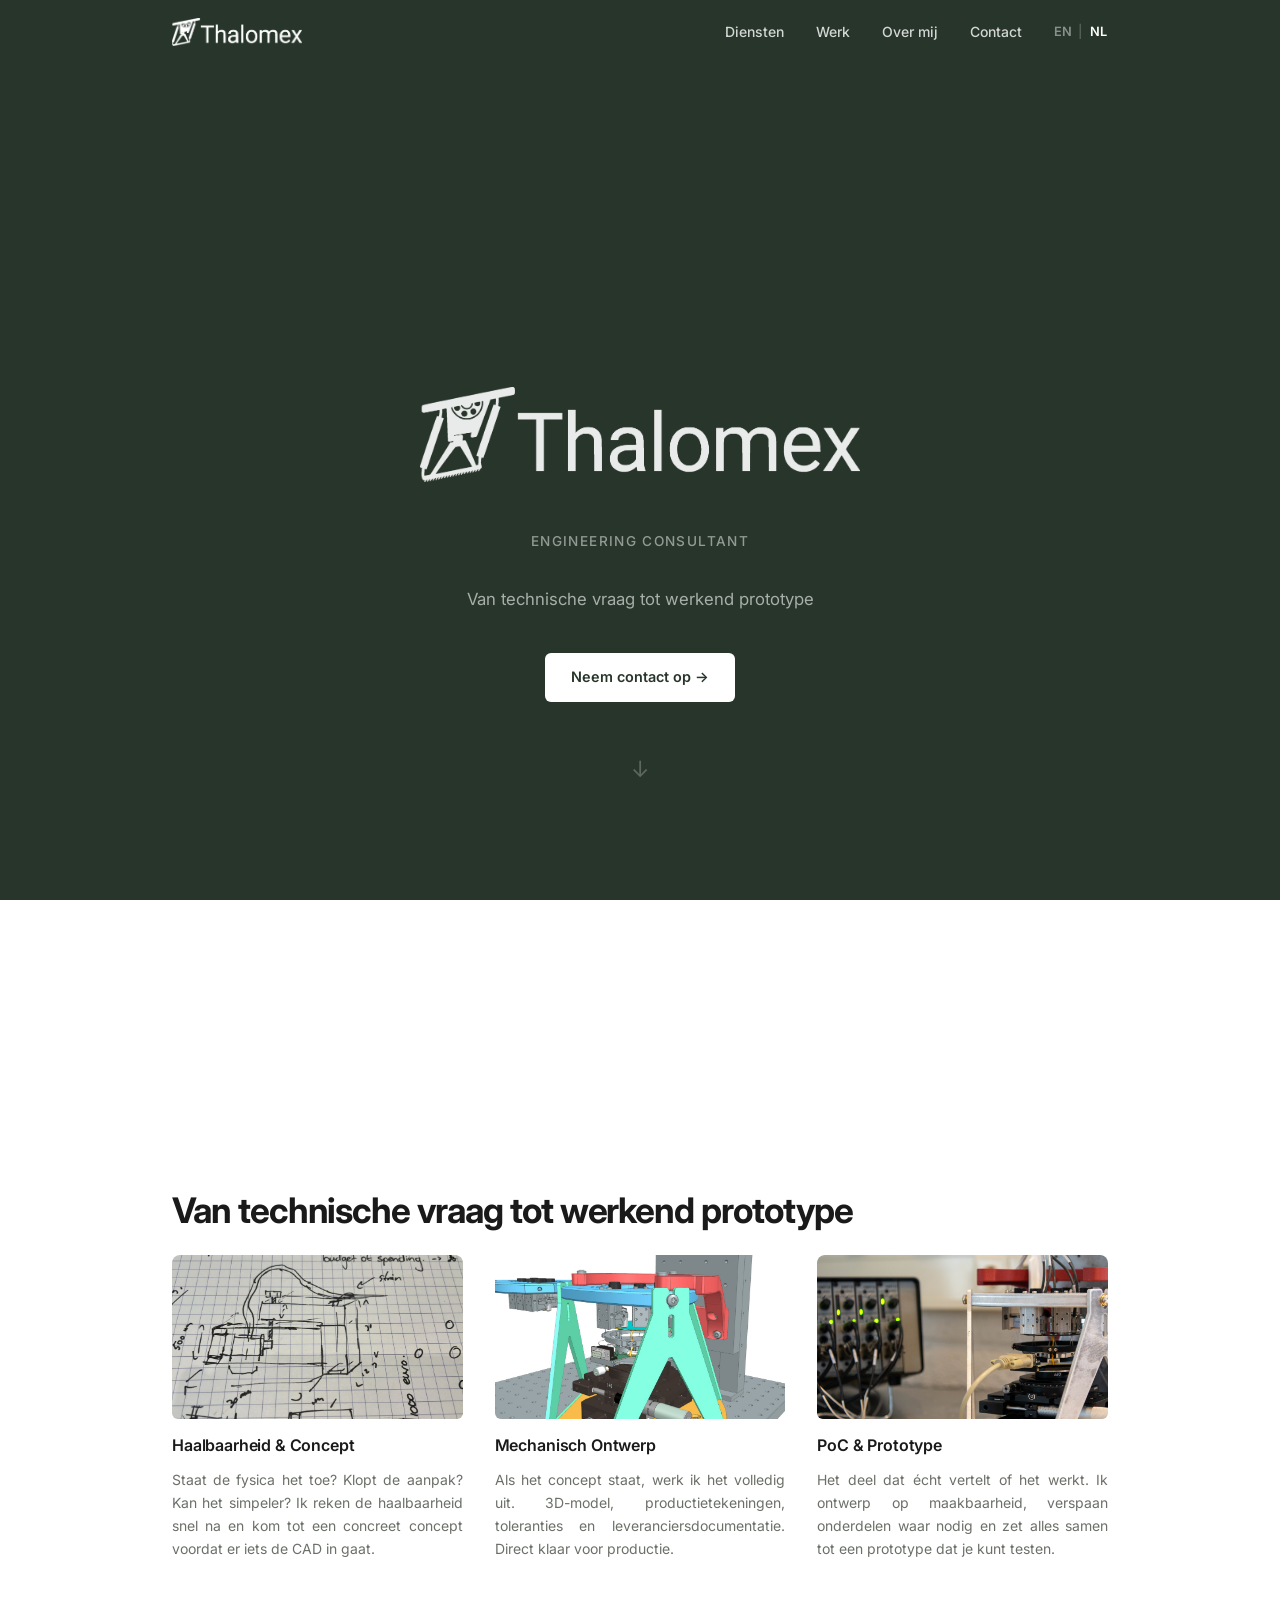
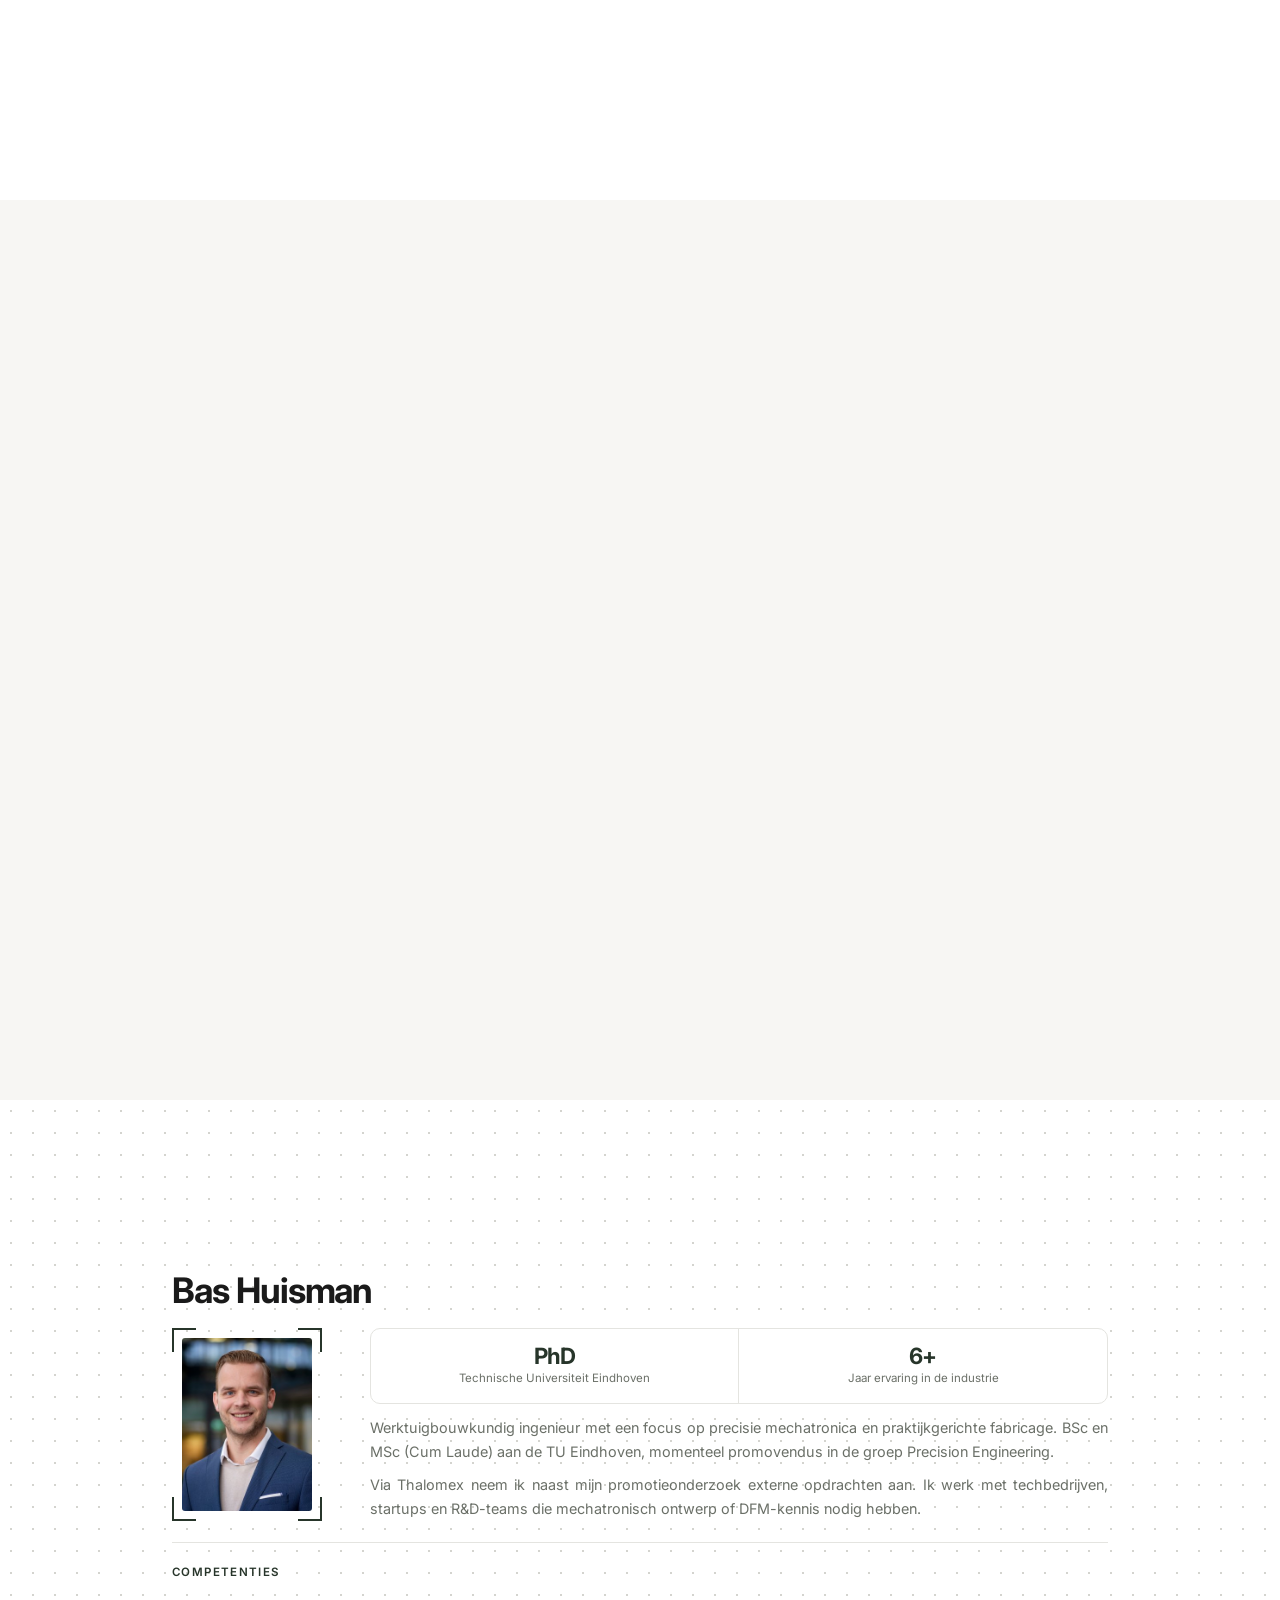
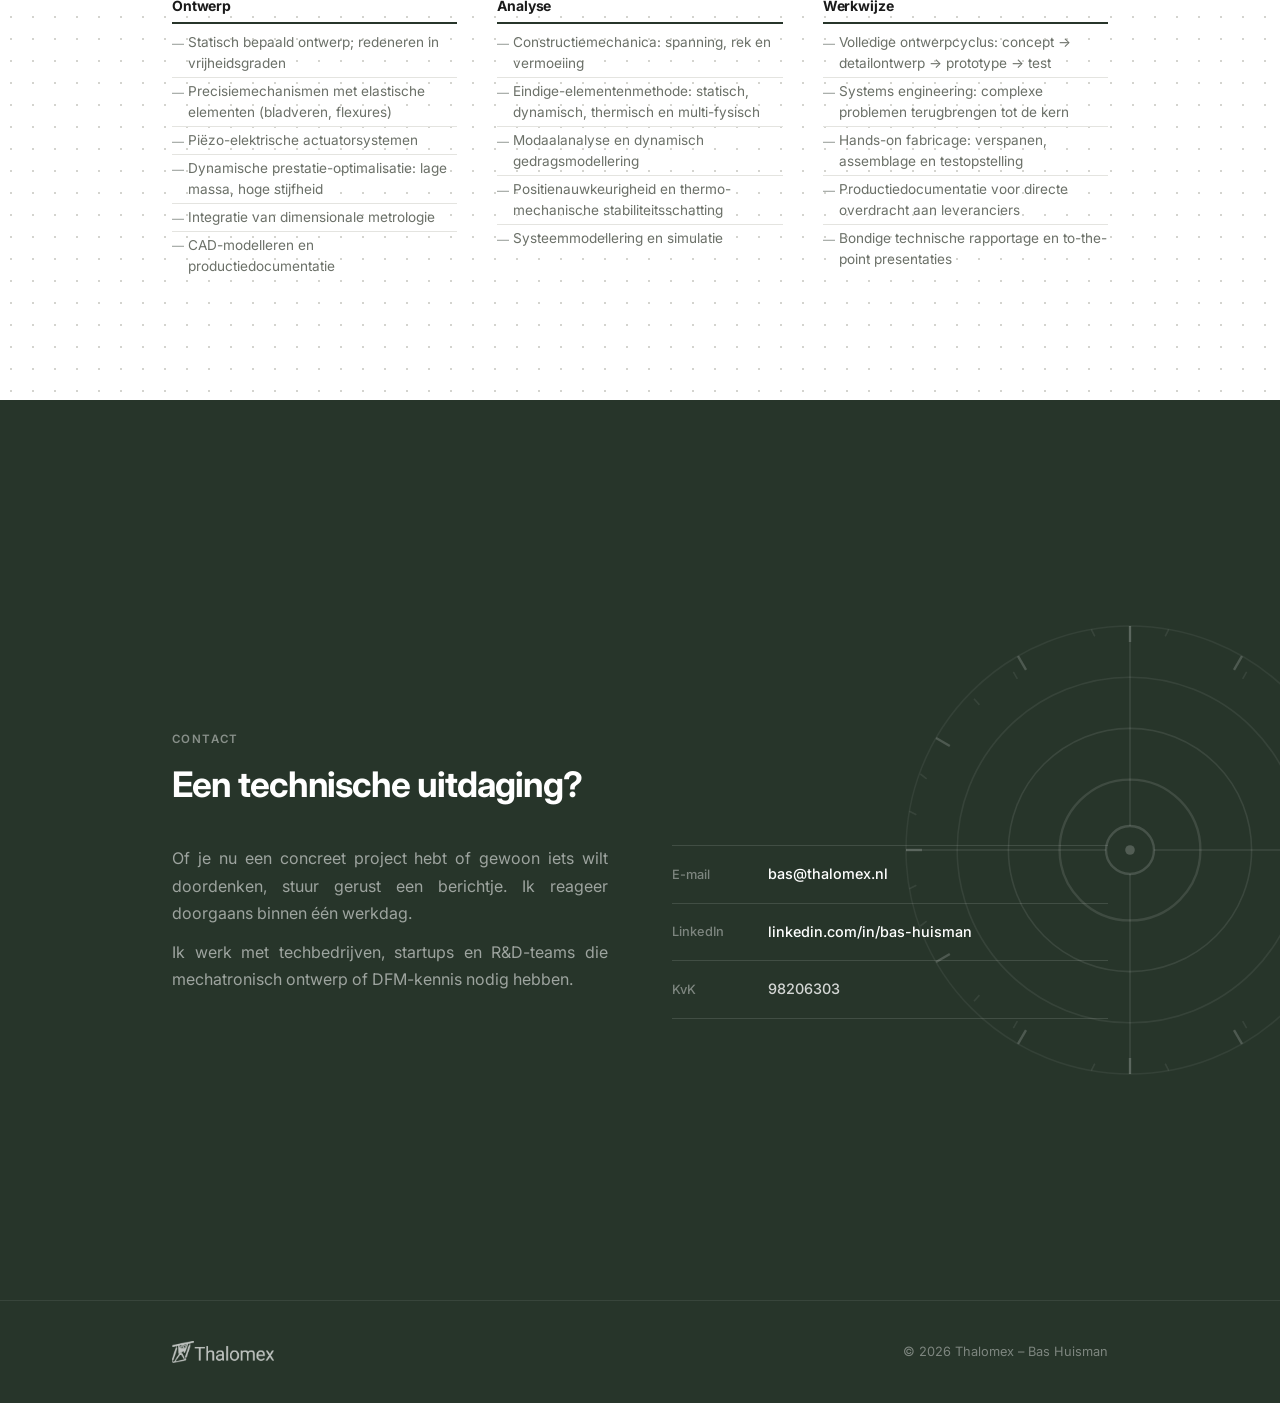
==== commit 64194c5c: "v0.2.5 cleaned up version" ====
--- a/nl.html
+++ b/nl.html
@@ -3,6 +3,7 @@
 <head>
   <meta charset="UTF-8" />
   <meta name="viewport" content="width=device-width, initial-scale=1.0" />
+  <meta name="version"     content="0.2.5" />
   <meta name="description" content="Bas Huisman – engineering consultant. Mechanische conceptontwikkeling, PoC-ontwerp en mechatronische integratie via Thalomex." />
   <title>Bas Huisman – Thalomex</title>
   <link rel="preconnect" href="https://fonts.googleapis.com" />
--- a/css/style.css
+++ b/css/style.css
@@ -1,5 +1,6 @@
+/* v0.2.5 */
 /* ═══════════════════════════════════════════════════════════
-   Thalomex – shared stylesheet
+   Thalomex – stylesheet
    ═══════════════════════════════════════════════════════════ */
 
 /* ─── Tokens ──────────────────────────────────────────────── */
@@ -18,8 +19,14 @@
 
 /* ─── Reset ───────────────────────────────────────────────── */
 *, *::before, *::after { box-sizing: border-box; margin: 0; padding: 0; }
+
 html {
-  scroll-behavior: smooth; /* used by JS scrollTo({ behavior:'smooth' }) */
+  overflow-x: hidden;
+  /* smooth-scroll used by JS scrollTo({ behavior:'smooth' }) */
+  scroll-behavior: smooth;
+  /* prevent mobile browsers from auto-adjusting text size per language */
+  -webkit-text-size-adjust: 100%;
+  text-size-adjust: 100%;
 }
 
 body {
@@ -28,6 +35,7 @@
   color: var(--text);
   line-height: 1.7;
   -webkit-font-smoothing: antialiased;
+  text-align: justify;
 }
 
 img { display: block; max-width: 100%; }
@@ -39,10 +47,12 @@
   padding: 0 2rem;
 }
 
+/* Every section except hero fills exactly one screen height on desktop.
+   On mobile (≤720 px) sections become height:auto so long content isn't clipped. */
 .section {
-  height: 100svh;
+  height: 100dvh;
   overflow: hidden;
-  padding: clamp(2rem, 5svh, 4.5rem) 0;
+  padding: max(calc(var(--nav-h) + 0.75rem), clamp(3rem, 6dvh, 5rem)) 0 clamp(1.5rem, 3dvh, 2.5rem);
   display: flex;
   flex-direction: column;
   justify-content: center;
@@ -54,7 +64,7 @@
   letter-spacing: 0.12em;
   text-transform: uppercase;
   color: var(--green);
-  margin-bottom: 1rem;
+  margin-bottom: 0.85rem;
 }
 
 h2 {
@@ -66,8 +76,6 @@
   margin-bottom: 1.25rem;
 }
 
-.divider { border: none; border-top: 1px solid var(--border); }
-
 /* ─── Nav ─────────────────────────────────────────────────── */
 #nav {
   position: fixed;
@@ -103,7 +111,6 @@
   transition: opacity 0.3s ease;
 }
 
-/* Only reveal nav logo once hero has scrolled away */
 #nav.scrolled .nav-logo {
   opacity: 1;
   pointer-events: auto;
@@ -115,7 +122,7 @@
   display: block;
 }
 
-/* White logo over hero, dark logo when nav is scrolled */
+/* White logo over hero, dark logo once nav is scrolled */
 .nav-logo .logo-dark  { display: none; }
 .nav-logo .logo-white { display: block; }
 #nav.scrolled .nav-logo .logo-white { display: none; }
@@ -181,10 +188,10 @@
 
 .lang-sep { color: rgba(255,255,255,0.2); }
 
-#nav.scrolled .lang-switch a { color: var(--muted); }
+#nav.scrolled .lang-switch a          { color: var(--muted); }
 #nav.scrolled .lang-switch a.active,
-#nav.scrolled .lang-switch a:hover { color: var(--text); }
-#nav.scrolled .lang-sep { color: var(--border); }
+#nav.scrolled .lang-switch a:hover   { color: var(--text); }
+#nav.scrolled .lang-sep              { color: var(--border); }
 
 /* ─── Floating contact button ─────────────────────────────── */
 .contact-fab {
@@ -194,7 +201,6 @@
   z-index: 400;
   display: inline-flex;
   align-items: center;
-  gap: 0.5rem;
   padding: 0.7rem 1.4rem;
   background: var(--green);
   color: var(--white);
@@ -217,7 +223,18 @@
 
 .contact-fab:hover { background: #1a2a1d; }
 
-/* ─── Hero logo (in-page, scrolls with content) ──────────── */
+/* ─── Hero ────────────────────────────────────────────────── */
+#hero {
+  background: var(--green);
+  height: 100dvh;
+  display: flex;
+  flex-direction: column;
+  align-items: center;
+  justify-content: flex-end;
+  padding-bottom: 7rem;
+  text-align: center;
+}
+
 .hero-logo {
   margin-bottom: 3rem;
 }
@@ -228,18 +245,6 @@
   display: block;
   margin: 0 auto;
   opacity: 0.9;
-}
-
-/* ─── Hero ────────────────────────────────────────────────── */
-#hero {
-  background: var(--green);
-  height: 100svh;
-  display: flex;
-  flex-direction: column;
-  align-items: center;
-  justify-content: flex-end;
-  padding-bottom: 7rem;
-  text-align: center;
 }
 
 .hero-label {
@@ -261,7 +266,6 @@
 .hero-cta {
   display: inline-flex;
   align-items: center;
-  gap: 0.5rem;
   padding: 0.75rem 1.6rem;
   background: var(--white);
   color: var(--green);
@@ -292,21 +296,27 @@
 .services-grid {
   display: grid;
   grid-template-columns: repeat(3, 1fr);
-  gap: 2rem 3rem;
-  margin-top: 2rem;
+  gap: 1.5rem 2rem;
+  margin-top: 1.5rem;
 }
 
 .service-block {
-  border-top: 2px solid var(--green);
-  padding-top: 1.1rem;
-}
-
-.service-number {
-  font-size: 0.68rem;
-  font-weight: 700;
-  letter-spacing: 0.12em;
-  color: var(--green);
-  margin-bottom: 0.65rem;
+  display: flex;
+  flex-direction: column;
+  overflow: hidden;
+  border-radius: 8px;
+}
+
+.service-img {
+  width: 100%;
+  aspect-ratio: 16 / 9;
+  object-fit: cover;
+  display: block;
+  border-radius: 6px;
+}
+
+.service-block-text {
+  padding: 0.85rem 0 0;
 }
 
 .service-block h3 {
@@ -315,6 +325,7 @@
   color: var(--text);
   letter-spacing: -0.01em;
   margin-bottom: 0.5rem;
+  margin-top: 0;
 }
 
 .service-block p {
@@ -323,27 +334,33 @@
   line-height: 1.65;
 }
 
-/* ─── Work (combined projects + experience carousel) ──────── */
+/* ─── Services: medium width (480–720 px) ─────────────────── */
+@media (min-width: 480px) and (max-width: 720px) {
+  .services-grid  { grid-template-columns: 1fr; gap: 1rem; }
+  .service-block  { flex-direction: row; align-items: stretch; }
+  .service-img    { width: 42%; aspect-ratio: unset; flex-shrink: 0;
+                    border-bottom: none; border-right: none; }
+  .service-block-text { padding: 0.65rem 0 0.65rem 1rem; }
+}
+
+/* ─── Work carousel ───────────────────────────────────────── */
 #work {
   background: var(--off-white);
-  justify-content: flex-start; /* align heading at top, carousel fills rest */
+  /* Natural height: fills at least the viewport but never clips card content */
+  height: auto;
+  min-height: 100dvh;
+  overflow: visible;
+  justify-content: flex-start;
 }
 
 #work > .wrap {
-  flex: 1;
   display: flex;
   flex-direction: column;
-  min-height: 0;
-}
-
-/* Carousel wrapper */
+}
+
 .carousel-outer {
   position: relative;
   margin-top: 1.5rem;
-  flex: 1;
-  display: flex;
-  flex-direction: column;
-  min-height: 0;
 }
 
 .carousel-track {
@@ -354,25 +371,24 @@
   scrollbar-width: none;
   -ms-overflow-style: none;
   padding-bottom: 0.25rem;
-  padding-right: 0.25rem;
-  flex: 1;           /* fill carousel-outer height */
-  min-height: 0;
+  /* Fixed height driven by viewport: fills remaining space below heading */
+  height: clamp(440px, calc(100dvh - 210px), 620px);
   align-items: stretch; /* cards fill track height */
 }
 
 .carousel-track::-webkit-scrollbar { display: none; }
 
-/* Navigation buttons */
 .carousel-nav {
   display: flex;
   justify-content: flex-end;
   gap: 0.5rem;
-  margin-top: 1.5rem;
+  margin-top: 0.25rem;
+  flex-shrink: 0;
 }
 
 .carousel-btn {
-  width: 40px;
-  height: 40px;
+  width: 44px;
+  height: 44px;
   border-radius: 50%;
   border: 1px solid var(--border);
   background: var(--white);
@@ -392,10 +408,12 @@
   color: var(--white);
 }
 
-/* Work card — exactly half the carousel width */
+/* ── Work card ── */
 .work-card {
-  flex: 0 0 calc(50% - 0.75rem);
-  min-width: 0;
+  /* Fixed 456px — exactly 2 fit in the 936px inner wrap at full width.
+     As the viewport narrows the second card scrolls off naturally (no resize).
+     min() prevents the card ever exceeding the visible area on small screens. */
+  flex: 0 0 min(456px, calc(100vw - 64px));
   scroll-snap-align: start;
   border: 1px solid var(--border);
   border-radius: var(--radius);
@@ -406,25 +424,17 @@
   transition: border-color 0.2s;
 }
 
-.work-card:hover {
-  border-color: var(--green);
-}
-
-/* Card image / visual header */
+.work-card:hover { border-color: var(--green); }
+
+/* Card image header — always 16:9 */
 .work-card-img {
-  aspect-ratio: 16 / 9;   /* default; overridden when card fills dynamic height */
+  aspect-ratio: 16 / 9;
   overflow: hidden;
   background: var(--off-white);
   flex-shrink: 0;
   position: relative;
+  /* top corners match card radius; card overflow:hidden clips bottom */
   border-radius: calc(var(--radius) - 1px) calc(var(--radius) - 1px) 0 0;
-}
-
-/* When carousel fills section height, image stretches to fill remaining card space */
-#work .work-card-img {
-  aspect-ratio: unset;
-  flex: 1;
-  min-height: 0;
 }
 
 .work-card-img img {
@@ -437,7 +447,7 @@
 
 .work-card:hover .work-card-img img { transform: scale(1.03); }
 
-/* Text-only header for experience cards */
+/* Text-only header (kept for potential future text-type cards) */
 .work-card-img--text {
   display: flex;
   align-items: flex-end;
@@ -453,7 +463,7 @@
   line-height: 1.25;
 }
 
-/* Card type badge (overlaid bottom-left of image) */
+/* Badge overlaid bottom-left of image */
 .work-card-badge {
   position: absolute;
   bottom: 0.6rem;
@@ -468,12 +478,33 @@
   backdrop-filter: blur(4px);
 }
 
-/* Card body */
+/* Card body — flex column, does not scroll itself */
 .work-card-body {
-  padding: 1.25rem 1.5rem 1.5rem;
+  padding: 1rem 1.25rem 1.25rem;
   display: flex;
   flex-direction: column;
   flex-grow: 1;
+  min-height: 0; /* required for nested flex scroll to work */
+}
+
+/* Scrollable middle zone: title + text + links only */
+.work-card-scroll {
+  flex: 1;
+  min-height: 0;
+  overflow-y: auto;
+  scrollbar-width: thin;
+  scrollbar-color: var(--border) transparent;
+}
+
+.work-card-scroll::-webkit-scrollbar        { width: 4px; }
+.work-card-scroll::-webkit-scrollbar-thumb  { background: var(--border); border-radius: 2px; }
+.work-card-scroll::-webkit-scrollbar-track  { background: transparent; }
+
+.work-card-meta {
+  display: flex;
+  align-items: center;
+  justify-content: space-between;
+  gap: 0.5rem;
 }
 
 .work-card-org {
@@ -481,59 +512,7 @@
   color: var(--muted);
 }
 
-.work-card-body h3 {
-  font-size: 0.95rem;
-  font-weight: 600;
-  color: var(--text);
-  line-height: 1.35;
-  margin: 0.3rem 0 0;
-}
-
-.work-card-body p {
-  font-size: 0.85rem;
-  color: var(--muted);
-  margin: 0.4rem 0 0;
-}
-
-/* Links appear directly below the text */
-.work-card-links {
-  display: flex;
-  flex-direction: column;
-  gap: 0.2rem;
-  margin-top: 0.6rem;
-}
-
-/* Tags always sit at the bottom of the card */
-.work-card-tags {
-  display: flex;
-  flex-wrap: wrap;
-  gap: 0.35rem;
-  margin-top: auto;
-  padding-top: 0.9rem;
-}
-
-.work-link {
-  display: inline-flex;
-  align-items: center;
-  gap: 0.3rem;
-  font-size: 0.78rem;
-  font-weight: 500;
-  color: var(--green);
-  text-decoration: none;
-  white-space: nowrap;
-}
-
-.work-link:hover { text-decoration: underline; }
-
-/* ── PhD indicator (pill only, no border) ── */
-
-.work-card-meta {
-  display: flex;
-  align-items: center;
-  justify-content: space-between;
-  gap: 0.5rem;
-}
-
+/* PhD indicator pill */
 .phd-pill {
   display: inline-flex;
   align-items: center;
@@ -549,7 +528,61 @@
   flex-shrink: 0;
 }
 
+.work-card-body h3 {
+  font-size: 0.95rem;
+  font-weight: 600;
+  color: var(--text);
+  line-height: 1.35;
+  margin: 0.3rem 0 0;
+}
+
+.work-card-body p {
+  font-size: 0.85rem;
+  color: var(--muted);
+  margin: 0.4rem 0 0;
+}
+
+/* Links directly below text */
+.work-card-links {
+  display: flex;
+  flex-direction: column;
+  gap: 0.2rem;
+  margin-top: 0.5rem;
+}
+
+.work-link {
+  display: inline-flex;
+  align-items: center;
+  font-size: 0.78rem;
+  font-weight: 500;
+  color: var(--green);
+  text-decoration: none;
+}
+
+.work-link:hover { text-decoration: underline; }
+
+/* Tags pinned at the bottom — scroll div above fills the space */
+.work-card-tags {
+  display: flex;
+  flex-wrap: wrap;
+  gap: 0.35rem;
+  flex-shrink: 0;
+  padding-top: 0.75rem;
+}
+
+/* Shared tag pill (used in both work cards and about section) */
+.tag {
+  display: inline-block;
+  padding: 0.3rem 0.8rem;
+  background: var(--off-white);
+  border-radius: 100px;
+  font-size: 0.8rem;
+  font-weight: 500;
+  color: var(--green);
+}
+
 /* ─── About ───────────────────────────────────────────────── */
+#about h2 { margin-bottom: 0.6rem; }
 #about {
   background-color: var(--white);
   background-image: radial-gradient(circle, #d4d4cf 1px, transparent 1px);
@@ -559,9 +592,9 @@
 .about-grid {
   display: grid;
   grid-template-columns: 150px 1fr;
-  gap: 4rem;
+  gap: 3rem;
   align-items: start;
-  margin-top: 3rem;
+  margin-top: 1rem;
 }
 
 /* ── Photo column ── */
@@ -571,7 +604,7 @@
   align-items: stretch;
 }
 
-/* Engineering drawing frame: corner L-brackets via CSS gradients */
+/* Engineering drawing frame: L-bracket corners via CSS gradients */
 .photo-frame {
   position: relative;
   padding: 10px;
@@ -594,7 +627,7 @@
   aspect-ratio: 3 / 4;
 }
 
-/* Title-block caption — drawing title block style */
+/* Title-block caption */
 .photo-caption {
   border: 1px solid var(--border);
   border-top: none;
@@ -613,20 +646,21 @@
 /* ── Content column ── */
 .about-content p {
   color: var(--muted);
-  margin-bottom: 1rem;
-  font-size: 1rem;
+  margin-bottom: 0.5rem;
+  font-size: 0.9rem;
 }
 
 .about-content p:last-of-type { margin-bottom: 0; }
 
-/* Horizontal stats strip — component datasheet style */
+/* Stats strip — sits above the bio text */
 .about-stats-row {
   display: grid;
-  grid-template-columns: repeat(3, 1fr);
+  grid-template-columns: repeat(2, 1fr);
   border: 1px solid var(--border);
   border-radius: var(--radius);
   overflow: hidden;
-  margin-top: 2rem;
+  margin-top: 0;
+  margin-bottom: 0.75rem;
   background: var(--white);
 }
 
@@ -639,9 +673,9 @@
 .stat-cell:last-child { border-right: none; }
 
 .stat-nr {
-  font-size: 1.9rem;
+  font-size: 1.4rem;
   font-weight: 700;
-  letter-spacing: -0.04em;
+  letter-spacing: -0.03em;
   color: var(--green);
   line-height: 1;
   margin-bottom: 0.25rem;
@@ -657,17 +691,69 @@
   display: flex;
   flex-wrap: wrap;
   gap: 0.5rem;
-  margin-top: 1.75rem;
-}
-
-.tag {
-  display: inline-block;
-  padding: 0.3rem 0.8rem;
-  background: var(--off-white);
-  border-radius: 100px;
-  font-size: 0.8rem;
-  font-weight: 500;
+  margin-top: 1.5rem;
+}
+
+/* ─── Competences block (within About) ────────────────────── */
+.competences {
+  margin-top: 1.25rem;
+  padding-top: 1.25rem;
+  border-top: 1px solid var(--border);
+}
+
+.competences-heading {
+  font-size: 0.72rem;
+  font-weight: 600;
+  letter-spacing: 0.12em;
+  text-transform: uppercase;
   color: var(--green);
+  margin-bottom: 0.75rem;
+}
+
+.competences-grid {
+  display: grid;
+  grid-template-columns: repeat(3, 1fr);
+  gap: 1rem 2.5rem;
+}
+
+.competence-group .competence-title {
+  font-size: 0.875rem;
+  font-weight: 700;
+  color: var(--text);
+  letter-spacing: -0.01em;
+  margin-bottom: 0.35rem;
+  padding-bottom: 0.25rem;
+  border-bottom: 2px solid var(--green);
+}
+
+.competence-group ul {
+  list-style: none;
+  padding: 0;
+  margin: 0;
+}
+
+.competence-group ul li {
+  font-size: 0.85rem;
+  color: var(--muted);
+  line-height: 1.55;
+  padding: 0.18rem 0 0.18rem 1rem;
+  position: relative;
+  border-bottom: 1px solid var(--border);
+  text-align: left;
+}
+
+.competence-group ul li:last-child {
+  border-bottom: none;
+}
+
+.competence-group ul li::before {
+  content: '—';
+  position: absolute;
+  left: 0;
+  color: var(--green);
+  opacity: 0.5;
+  font-size: 0.75rem;
+  top: 0.35rem;
 }
 
 /* ─── Contact ─────────────────────────────────────────────── */
@@ -695,12 +781,15 @@
   grid-template-columns: 1fr 1fr;
   gap: 4rem;
   align-items: start;
-  margin-top: 3rem;
+  margin-top: 2.5rem;
   position: relative;
   z-index: 1;
 }
 
-.contact-intro p { color: rgba(255,255,255,0.55); margin-bottom: 0.75rem; }
+.contact-intro p {
+  color: rgba(255,255,255,0.55);
+  margin-bottom: 0.75rem;
+}
 
 .contact-details { display: flex; flex-direction: column; }
 
@@ -723,11 +812,15 @@
 }
 
 .contact-row span { color: rgba(255,255,255,0.8); font-weight: 500; }
-.contact-row a { color: var(--white); text-decoration: none; font-weight: 500; }
+.contact-row a    { color: var(--white); text-decoration: none; font-weight: 500; }
 .contact-row a:hover { color: rgba(255,255,255,0.7); }
 
 /* ─── Footer ──────────────────────────────────────────────── */
-footer { background: var(--green); padding: 2.5rem 0; border-top: 1px solid rgba(255,255,255,0.08); }
+footer {
+  background: var(--green);
+  padding: 2.5rem 0;
+  border-top: 1px solid rgba(255,255,255,0.08);
+}
 
 .footer-inner {
   display: flex;
@@ -737,8 +830,8 @@
   gap: 1rem;
 }
 
-footer img { height: 22px; width: auto; opacity: 0.7; }
-.footer-copy { font-size: 0.8rem; color: rgba(255,255,255,0.4); }
+footer img    { height: 22px; width: auto; opacity: 0.7; }
+.footer-copy  { font-size: 0.8rem; color: rgba(255,255,255,0.4); }
 
 /* ─── Fade-in ─────────────────────────────────────────────── */
 .fade-in {
@@ -749,11 +842,36 @@
 
 .fade-in.visible { opacity: 1; transform: translateY(0); }
 
-/* ─── Responsive ──────────────────────────────────────────── */
+/* ─── Responsive: narrow (≤999 px) — 2→1 card column jump ── */
+@media (max-width: 999px) {
+  /* At this width the viewport is too narrow for 2 × 456px + 24px gap.
+     Constrain the carousel outer to one-card width so the second card
+     sits fully off-screen — cards keep their original 456px width. */
+  .carousel-outer {
+    max-width: min(456px, calc(100vw - 4rem));
+    margin-left: auto;
+    margin-right: auto;
+  }
+}
+
+/* ─── Responsive: mobile (≤720 px) ───────────────────────── */
 @media (max-width: 720px) {
-  .section { padding: 4rem 0; }
-
-  /* Nav: show hamburger, collapse links */
+
+  /* Sections: natural height on mobile — no clipping */
+  .section {
+    height: auto;
+    min-height: 100dvh;
+    overflow: visible;
+    padding: calc(var(--nav-h) + 1rem) 0 3rem;
+    height: auto;
+    min-height: 100dvh;
+    overflow: visible;
+  }
+
+  /* Carousel: let height be natural on mobile (section is already auto) */
+  .carousel-track { height: auto; }
+
+  /* Nav: hamburger + collapsible links */
   .hamburger { display: block; }
 
   .nav-links {
@@ -769,39 +887,37 @@
     backdrop-filter: blur(8px);
   }
 
-  .nav-links.open { display: flex; }
-
-  /* When menu is open and nav is transparent (over hero), use dark links */
-  .nav-links.open a { color: var(--text); }
-
-  #nav.scrolled .nav-links { background: rgba(255,255,255,0.98); }
-
-  /* About: stack photo above text */
+  .nav-links.open     { display: flex; }
+  .nav-links.open a   { color: var(--text); }
+
+  /* About: stack photo above text, keep photo small */
   .about-grid {
     grid-template-columns: 1fr;
-    gap: 2rem;
+    gap: 1.75rem;
+    margin-top: 2rem;
   }
 
-  .about-photo-col {
-    max-width: 140px; /* keep photo small on mobile too */
-  }
-
-  /* Stats: 3 cols still fine at mobile, or wrap to 1 col */
+  .about-photo-col { max-width: 130px; }
+
+  /* Stats: stack to 1 col */
   .about-stats-row {
     grid-template-columns: 1fr;
   }
-  .stat-cell { border-right: none; border-bottom: 1px solid var(--border); }
+  .stat-cell          { border-right: none; border-bottom: 1px solid var(--border); }
   .stat-cell:last-child { border-bottom: none; }
 
-  /* Contact: stack */
-  .contact-grid { grid-template-columns: 1fr; gap: 2rem; }
-
-  /* Services: stack on mobile */
-  .services-grid { grid-template-columns: 1fr; gap: 1.75rem; }
-
-  /* Work carousel: single card full width on mobile */
-  .work-card { flex: 0 0 100%; }
-
-  /* Reticle: hide on small screens (it overflows) */
+  /* Contact: stack columns */
+  .contact-grid { grid-template-columns: 1fr; gap: 2rem; margin-top: 2rem; }
+
+  /* Services: narrow (<480 px) — banner crop, stack */
+  .service-block  { flex-direction: column; }
+  .service-img    { aspect-ratio: 3 / 1; width: 100%; border-right: none; border-bottom: none; }
+  .service-block-text { padding: 0.65rem 0 0; }
+  .services-grid  { grid-template-columns: 1fr; gap: 1.25rem; }
+
+  /* Competences: stack to 1 col on mobile */
+  .competences-grid { grid-template-columns: 1fr; gap: 1rem; }
+
+  /* Decorative reticle overflows on small screens */
   .contact-reticle { display: none; }
 }
